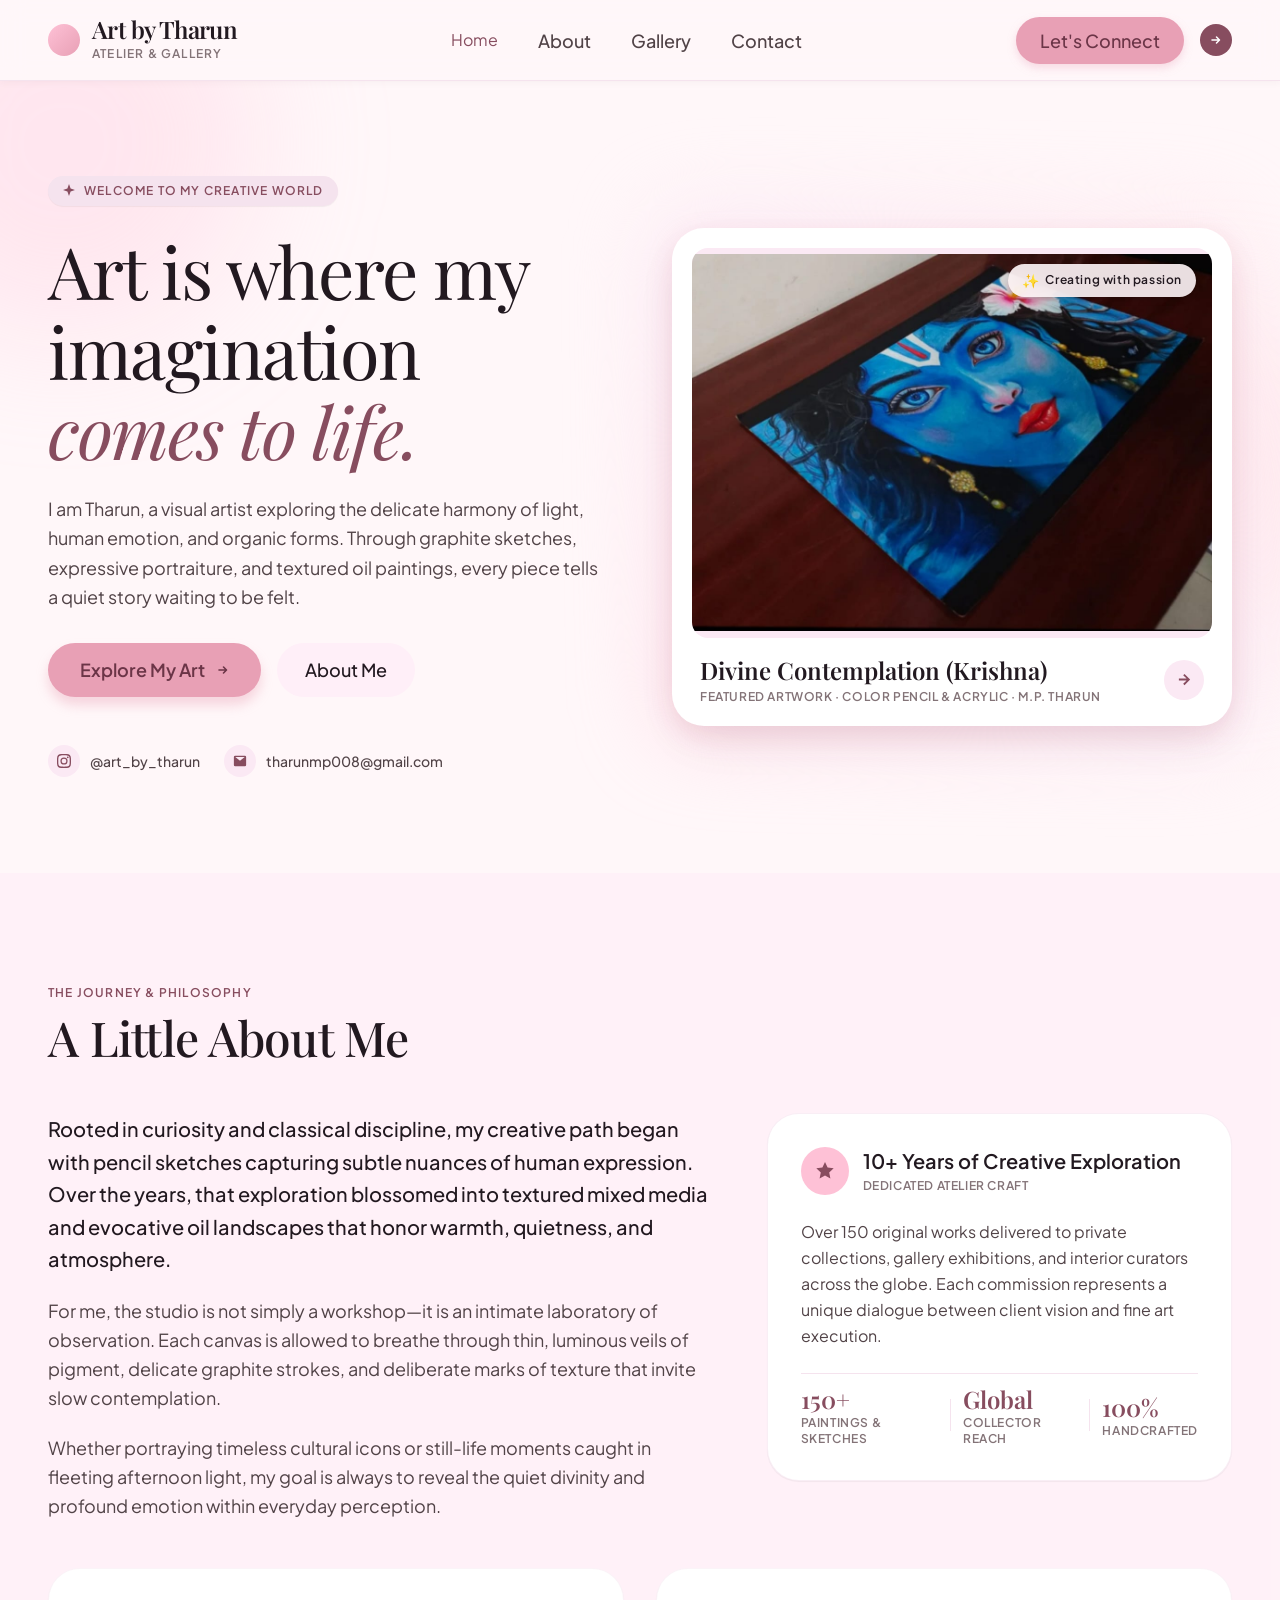
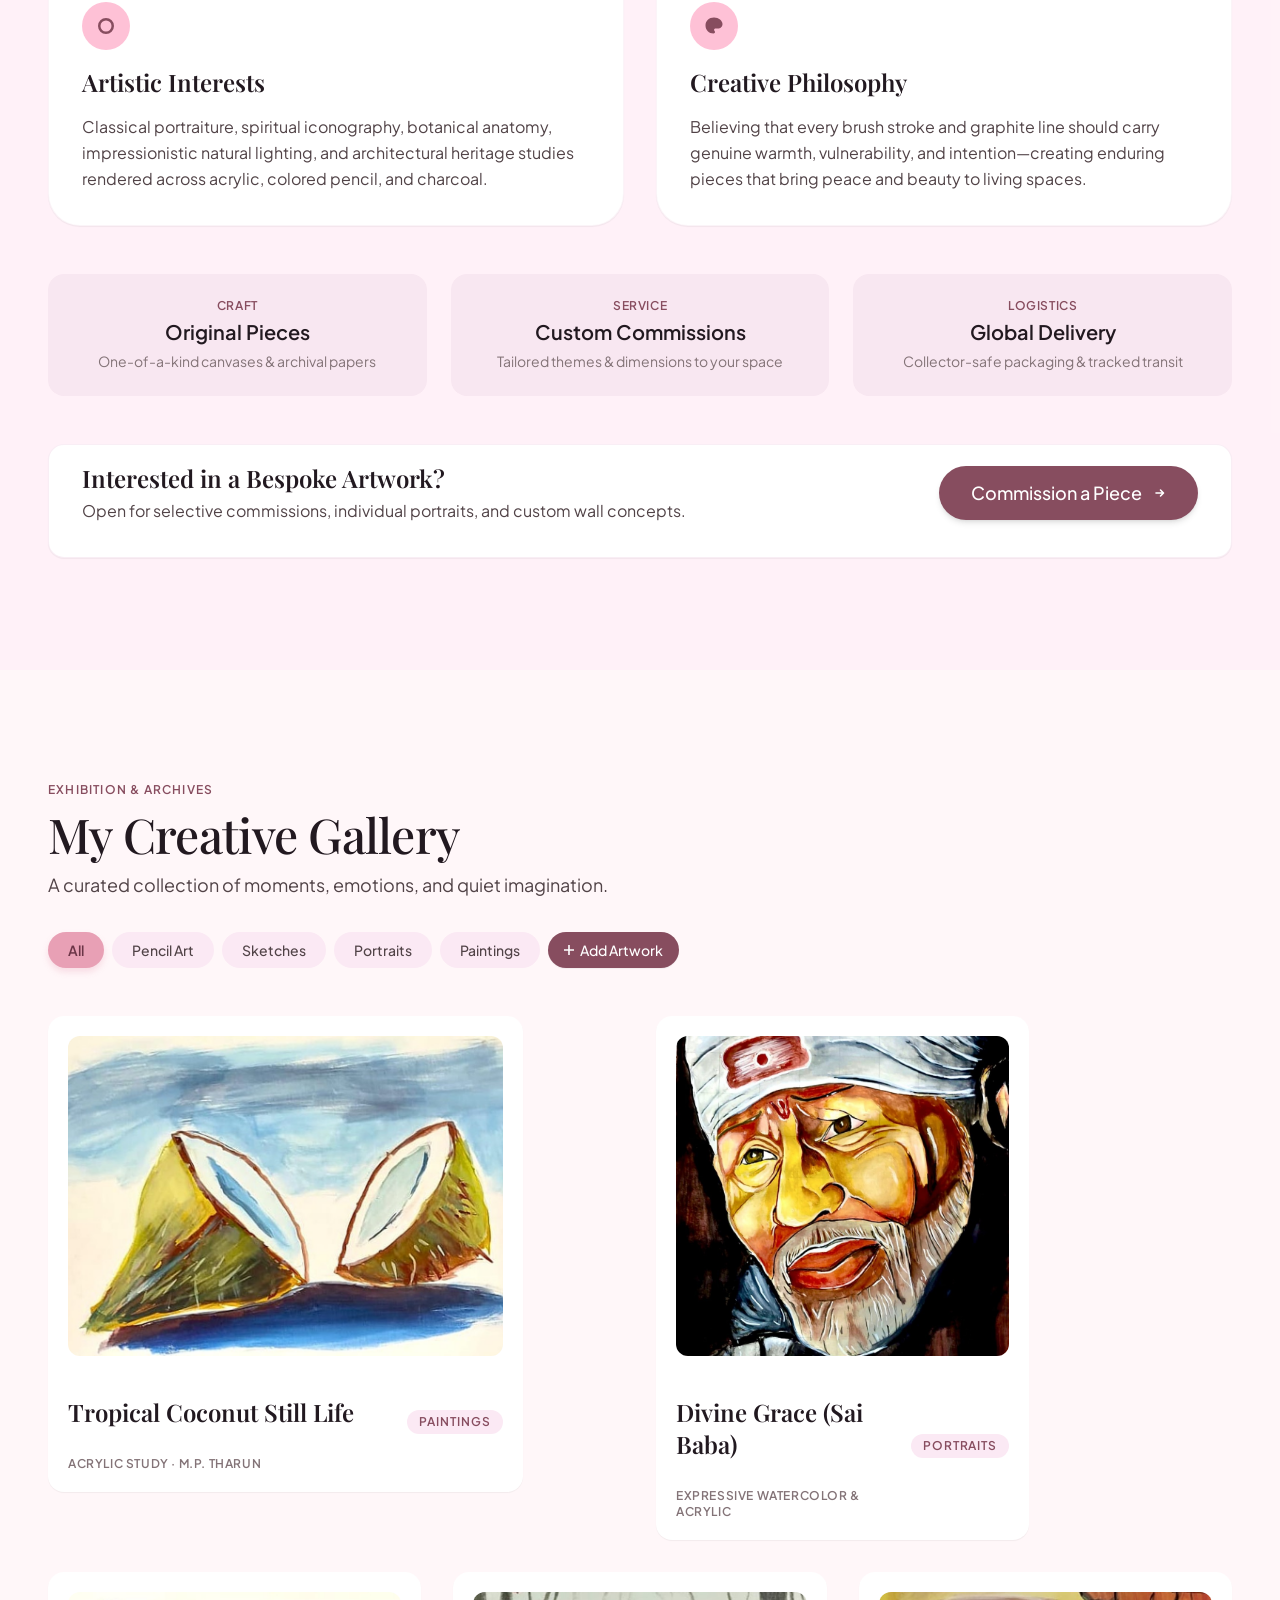
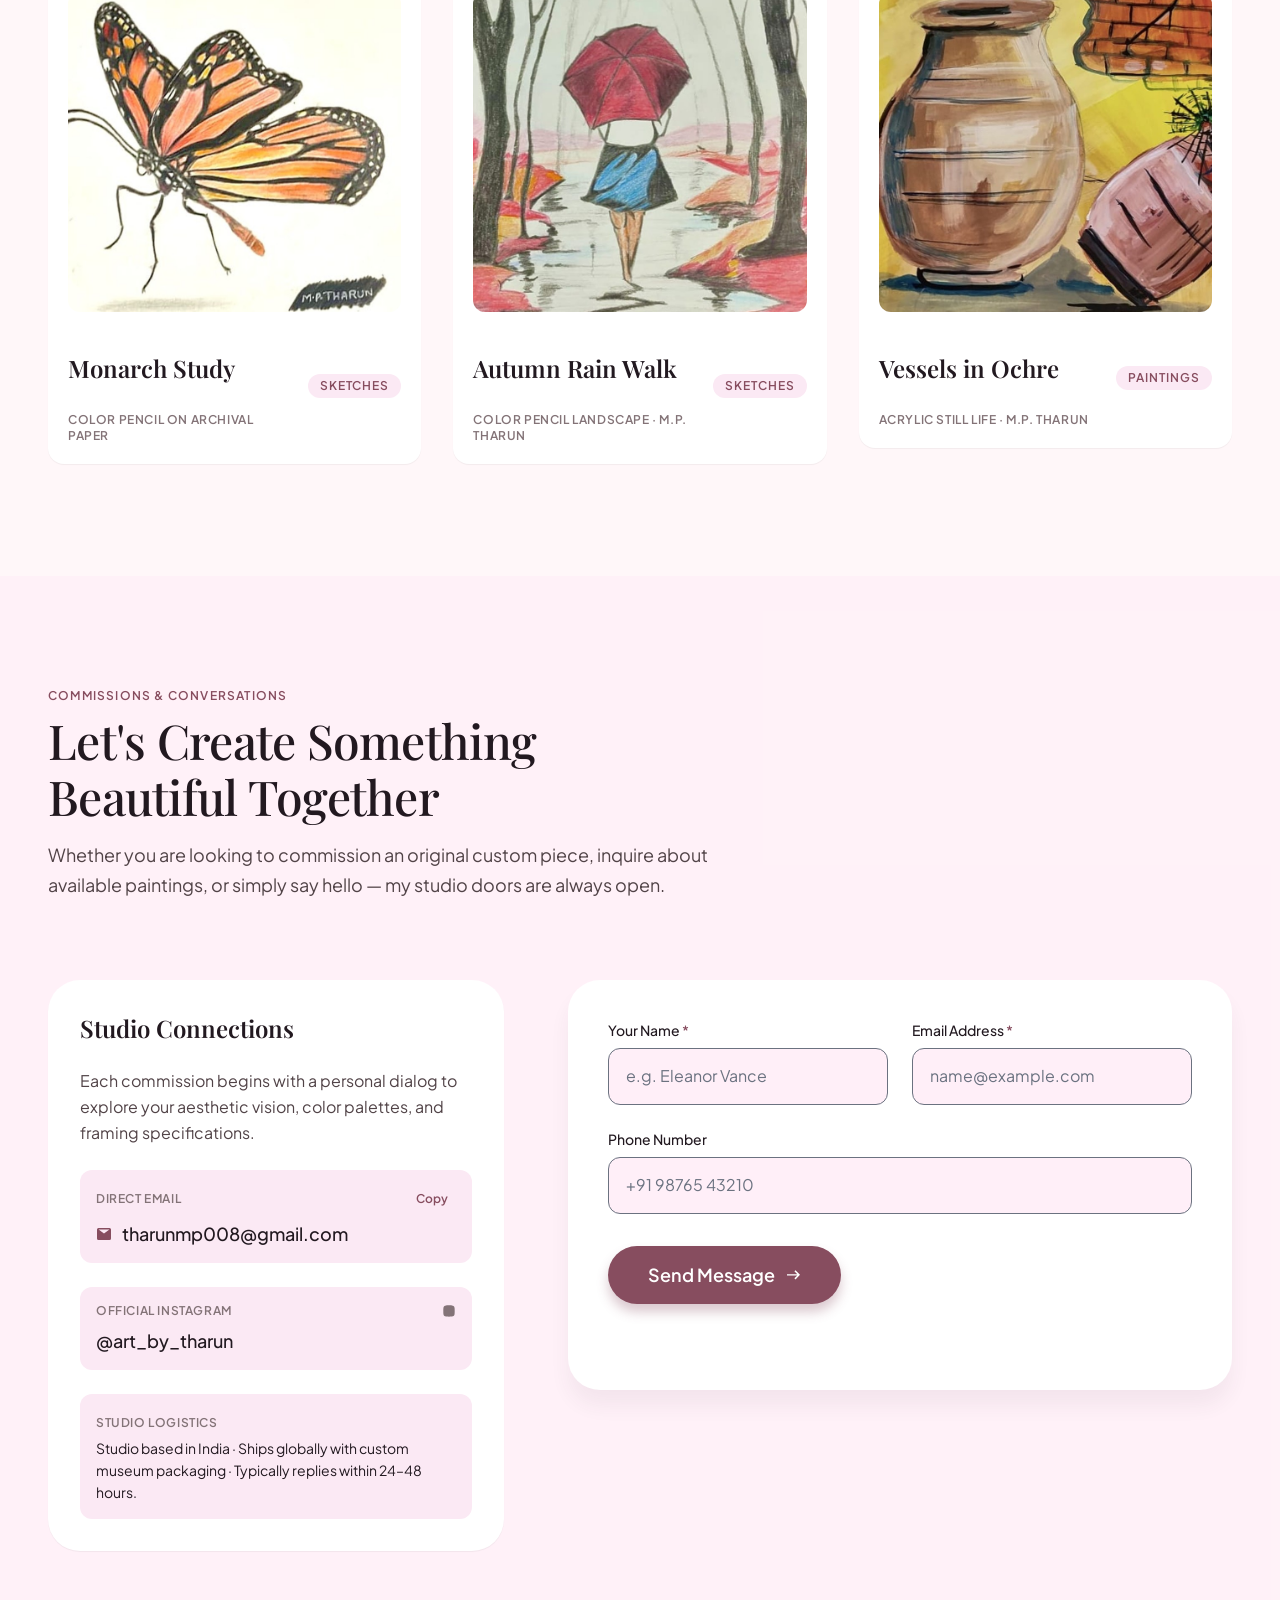
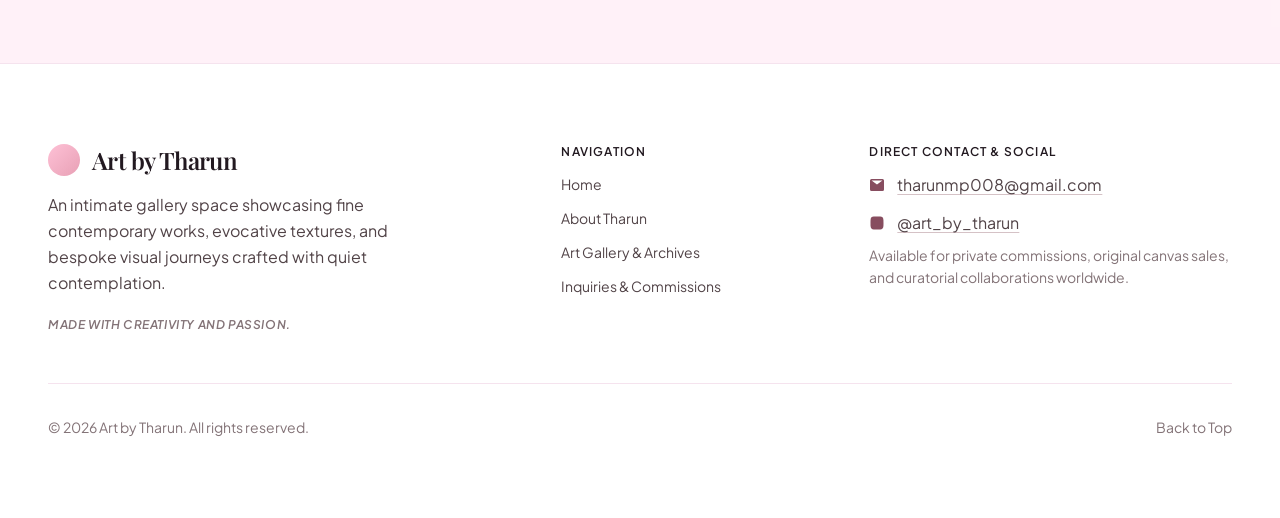
==== index.html @ 1028e140 "Rename index (7).html to index.html" ====
<!DOCTYPE html>
<html lang="en">
<head>
  <meta charset="UTF-8" />
  <meta name="viewport" content="width=device-width, initial-scale=1.0" />
  <title>Art by Tharun – Atelier &amp; Gallery</title>
  <link rel="preconnect" href="https://fonts.googleapis.com" />
  <link rel="preconnect" href="https://fonts.gstatic.com" crossorigin />
  <link href="https://fonts.googleapis.com/css2?family=Playfair+Display:ital,wght@0,400;0,500;0,600;1,400&family=Plus+Jakarta+Sans:ital,wght@0,400;0,500;0,600;1,600&display=swap" rel="stylesheet" />
  <style>
    /* ---------- Design tokens (from Figma) ---------- */
    :root {
      --bg: #fff7f9;
      --bg-soft: rgba(255, 239, 248, 0.6);
      --white: #ffffff;
      --rose: #e8a0b5;
      --rose-deep: #6b3547;
      --rose-light: #fec1d6;
      --plum: #874d5f;
      --blush: #fbe9f4;
      --blush-2: #ffeff8;
      --line: #f5e3ee;
      --ink: #221920;
      --ink-2: #514347;
      --ink-3: #837377;
      --field-border: #6b7280;
      --serif: 'Playfair Display', Georgia, 'Times New Roman', serif;
      --sans: 'Plus Jakarta Sans', system-ui, -apple-system, 'Segoe UI', Roboto, sans-serif;
    }

    *, *::before, *::after { box-sizing: border-box; }
    html { scroll-behavior: smooth; scroll-padding-top: 96px; }
    body {
      margin: 0;
      font-family: var(--sans);
      background: var(--bg);
      color: var(--ink-2);
      line-height: 1.5;
      -webkit-font-smoothing: antialiased;
    }
    img { max-width: 100%; display: block; }
    a { color: inherit; text-decoration: none; }
    button { font: inherit; cursor: pointer; border: 0; background: none; }
    p { margin: 0; }

    .container { max-width: 1280px; margin: 0 auto; padding: 0 48px; width: 100%; }

    /* ---------- Shared bits ---------- */
    .eyebrow {
      font-family: var(--sans); font-weight: 600; font-size: 12px;
      letter-spacing: 1.2px; text-transform: uppercase; color: var(--plum);
      line-height: 16px;
    }
    .h2 {
      font-family: var(--serif); font-weight: 500; font-size: 48px;
      letter-spacing: -0.72px; line-height: 56px; color: var(--ink); margin: 0;
    }
    .h3 {
      font-family: var(--serif); font-weight: 600; font-size: 24px;
      line-height: 32px; color: var(--ink); margin: 0;
    }
    .eyebrow-muted {
      font-weight: 600; font-size: 12px; letter-spacing: 0.6px;
      text-transform: uppercase; color: var(--ink-3); line-height: 16px;
    }
    .btn-pill {
      display: inline-flex; align-items: center; gap: 12px;
      border-radius: 9999px; padding: 14px 32px;
      font-weight: 600; font-size: 18px; line-height: 26px;
      transition: transform .2s ease, box-shadow .2s ease, background .2s ease;
    }
    .btn-pill:hover { transform: translateY(-2px); }
    .btn-rose {
      background: var(--rose); color: var(--rose-deep);
      box-shadow: 0 8px 12px rgba(232, 160, 181, 0.4);
    }
    .btn-soft { background: var(--blush-2); color: var(--ink); font-weight: 500; }
    .btn-plum { background: var(--plum); color: #fff; font-weight: 500; box-shadow: 0 4px 6px -1px rgba(0,0,0,.1), 0 2px 4px -2px rgba(0,0,0,.1); }
    .arrow { width: 12px; height: 12px; flex-shrink: 0; }

    .icon-circle {
      width: 32px; height: 32px; border-radius: 9999px;
      background: var(--blush); display: inline-flex;
      align-items: center; justify-content: center; flex-shrink: 0;
    }
    .icon-circle svg { width: 14px; height: 14px; fill: var(--plum); }

    /* Art image placeholder – replace with <img> from exported Figma assets */
    .art-ph {
      width: 100%; height: 100%;
      background:
        radial-gradient(circle at 30% 30%, rgba(254,193,214,.55), transparent 60%),
        linear-gradient(135deg, #f5e3ee 0%, #fbe9f4 50%, #fec1d6 100%);
      display: flex; align-items: center; justify-content: center;
      color: var(--plum); font-family: var(--serif); font-style: italic;
      font-size: 16px; text-align: center; padding: 12px;
    }
    .art-img { width: 100%; height: 100%; object-fit: cover; display: block; }

    /* ---------- Header ---------- */
    .site-header {
      position: fixed; top: 0; left: 0; right: 0; z-index: 50;
      background: rgba(255, 247, 249, 0.85);
      backdrop-filter: blur(12px); -webkit-backdrop-filter: blur(12px);
      border-bottom: 1px solid var(--line);
      box-shadow: 0 1px 8px rgba(74, 59, 68, .05);
    }
    .header-inner {
      height: 80px; display: flex; align-items: center; justify-content: space-between;
      padding: 0 48px; max-width: 1280px; margin: 0 auto;
    }
    .brand { display: flex; align-items: center; gap: 12px; }
    .logo-mark {
      width: 32px; height: 32px; border-radius: 9999px;
      background: linear-gradient(135deg, var(--rose-light), var(--rose));
    }
    .brand-title {
      font-family: var(--serif); font-weight: 600; font-size: 24px;
      letter-spacing: -0.6px; color: var(--ink); line-height: 24px;
    }
    .brand-sub {
      font-weight: 600; font-size: 12px; letter-spacing: 1.2px;
      text-transform: uppercase; color: var(--ink-3); margin-top: 4px;
    }
    .nav { display: flex; gap: 40px; align-items: center; }
    .nav a {
      font-size: 18px; font-weight: 500; color: var(--ink-2); padding: 4px 0;
      transition: color .2s;
    }
    .nav a:hover, .nav a.active { color: var(--plum); }
    .nav a:first-child { font-weight: 400; font-size: 16px; color: var(--plum); }
    .header-actions { display: flex; gap: 16px; align-items: center; }
    .header-cta {
      background: var(--rose); color: var(--rose-deep);
      font-weight: 500; font-size: 18px; border-radius: 9999px;
      padding: 10px 24px; box-shadow: 0 4px 8px rgba(232,160,181,.35);
      white-space: nowrap;
    }
    .header-dot {
      width: 32px; height: 32px; border-radius: 9999px; background: var(--plum);
      display: inline-flex; align-items: center; justify-content: center;
    }
    .header-dot svg { width: 12px; height: 12px; fill: #fff; }

    /* ---------- Layout ---------- */
    main { padding-top: 80px; }
    .section-pad { padding: 112px 0; }
    .section-soft { background: var(--bg-soft); }

    /* ---------- 1. HERO ---------- */
    .hero { position: relative; overflow: hidden; padding: 96px 0; }
    .blob {
      position: absolute; border-radius: 9999px; filter: blur(64px);
      pointer-events: none;
    }
    .blob-1 { width: 384px; height: 384px; left: -128px; top: -128px; background: rgba(254,193,214,.3); }
    .blob-2 { width: 320px; height: 320px; right: -96px; top: 50%; transform: translateY(-50%); background: rgba(255,217,226,.4); }

    .hero-grid {
      position: relative; display: grid;
      grid-template-columns: repeat(12, minmax(0, 1fr));
      column-gap: 64px; row-gap: 64px; align-items: center;
    }
    .hero-left { grid-column: 1 / span 6; display: flex; flex-direction: column; gap: 24px; align-items: flex-start; }
    .hero-right { grid-column: 7 / span 6; position: relative; }

    .badge {
      background: #f5e3ee; border-radius: 9999px; padding: 6px 14px;
      display: inline-flex; align-items: center; gap: 8px;
      box-shadow: 0 1px 1px rgba(0,0,0,.05);
    }
    .badge svg { width: 14px; height: 14px; fill: var(--plum); }
    .badge span { font-weight: 600; font-size: 12px; letter-spacing: 1.2px; text-transform: uppercase; color: var(--plum); }

    .hero h1 {
      font-family: var(--serif); font-weight: 400; font-size: 72px;
      line-height: 80px; letter-spacing: -1.44px; color: var(--ink); margin: 0;
    }
    .hero h1 em { color: var(--plum); font-style: italic; display: block; }
    .hero-lead { max-width: 576px; font-size: 18px; line-height: 29.25px; color: var(--ink-2); }
    .cta-row { display: flex; flex-wrap: wrap; gap: 16px; align-items: center; padding-top: 8px; }
    .hero .btn-rose { padding: 14px 32px; }
    .hero .btn-soft { padding: 14px 28px; }

    .quick-links { display: flex; flex-wrap: wrap; gap: 24px; align-items: center; padding-top: 24px; }
    .quick-link { display: inline-flex; align-items: center; gap: 10px; font-weight: 500; font-size: 14px; color: var(--ink-2); }
    .quick-link:hover { color: var(--plum); }
    .quick-link .icon-circle { width: 32px; height: 32px; }

    /* Artwork plaque */
    .plaque-wrap { position: relative; }
    .plaque-glow {
      position: absolute; inset: -16px; border-radius: 40px; filter: blur(40px);
      background: linear-gradient(41deg, rgba(254,193,214,.4) 0%, #fbe9f4 50%, rgba(255,217,226,.3) 100%);
    }
    .plaque {
      position: relative; background: var(--white); border-radius: 32px;
      padding: 20px; display: flex; flex-direction: column;
      box-shadow: 0 20px 48px -12px rgba(74,59,68,.1), 0 8px 24px rgba(232,160,181,.25);
    }
    .plaque-art {
      position: relative; height: 390px; border-radius: 16px; overflow: hidden;
      background: var(--blush);
    }
    .pill-float {
      position: absolute; top: 16px; right: 16px; z-index: 2;
      background: rgba(255,247,249,.9); backdrop-filter: blur(12px); -webkit-backdrop-filter: blur(12px);
      border-radius: 9999px; padding: 6px 14px;
      display: flex; align-items: center; gap: 6px;
      box-shadow: 0 4px 6px -1px rgba(0,0,0,.1), 0 2px 4px -2px rgba(0,0,0,.1);
      font-size: 12px; font-weight: 600; letter-spacing: .6px; color: var(--ink);
    }
    .pill-float .spark { color: var(--plum); font-size: 14px; }
    .caption {
      display: flex; align-items: center; justify-content: space-between;
      padding: 16px 8px 0;
    }
    .caption-meta { display: flex; flex-direction: column; gap: 2px; }
    .caption-sub {
      font-weight: 600; font-size: 12px; letter-spacing: .6px;
      text-transform: uppercase; color: var(--ink-3);
    }
    .circle-btn {
      width: 40px; height: 40px; border-radius: 9999px; background: var(--blush);
      display: inline-flex; align-items: center; justify-content: center; flex-shrink: 0;
      transition: background .2s;
    }
    .circle-btn:hover { background: var(--rose-light); }
    .circle-btn svg { width: 15px; height: 15px; fill: var(--plum); }

    /* ---------- 2. ABOUT ---------- */
    .section-header { display: flex; flex-direction: column; gap: 8px; max-width: 768px; }
    .section-header .eyebrow { margin-bottom: 0; }

    .about-stack { display: flex; flex-direction: column; gap: 48px; }
    .narrative-grid {
      display: grid; grid-template-columns: repeat(12, minmax(0, 1fr));
      gap: 48px; align-items: start;
    }
    .narrative-text { grid-column: 1 / span 7; display: flex; flex-direction: column; gap: 20px; }
    .lead-text { font-weight: 500; font-size: 20px; line-height: 32.5px; color: var(--ink); }
    .body-text { font-size: 18px; line-height: 29.25px; color: var(--ink-2); }

    .stat-card {
      grid-column: 8 / span 5; background: var(--white);
      border: 1px solid rgba(245,227,238,.6); border-radius: 32px;
      padding: 33px; display: flex; flex-direction: column; gap: 24px;
      box-shadow: 0 1px 1px rgba(0,0,0,.05);
    }
    .stat-head { display: flex; gap: 14px; align-items: center; }
    .stat-head .icon-circle { width: 48px; height: 48px; background: var(--rose-light); }
    .stat-head .icon-circle svg { width: 20px; height: 20px; }
    .stat-title { font-weight: 600; font-size: 20px; line-height: 28px; color: var(--ink); }
    .stat-sub { font-weight: 600; font-size: 12px; letter-spacing: .6px; text-transform: uppercase; color: var(--ink-3); margin-top: 2px; }
    .stat-desc { font-size: 16px; line-height: 26px; color: var(--ink-2); }
    .stat-row {
      border-top: 1px solid var(--line); padding-top: 9px;
      display: flex; justify-content: space-between; align-items: center; gap: 12px;
    }
    .stat { display: flex; flex-direction: column; }
    .stat-num { font-family: var(--serif); font-weight: 600; font-size: 24px; line-height: 32px; color: var(--plum); }
    .stat-label { font-weight: 600; font-size: 12px; letter-spacing: .6px; text-transform: uppercase; color: var(--ink-3); line-height: 16px; }
    .stat-divider { width: 1px; height: 32px; background: var(--line); }

    .twin-cards { display: flex; gap: 32px; }
    .info-card {
      flex: 1 1 0; min-width: 0; background: var(--white);
      border: 1px solid rgba(245,227,238,.4); border-radius: 32px;
      padding: 33px; display: flex; flex-direction: column; gap: 16px;
      box-shadow: 0 1px 1px rgba(0,0,0,.05);
    }
    .info-card .icon-circle { width: 48px; height: 48px; background: var(--rose-light); }
    .info-card .icon-circle svg { width: 20px; height: 20px; }
    .info-card p { font-size: 16px; line-height: 26px; color: var(--ink-2); }

    .triple-strip { display: flex; gap: 24px; }
    .mini-card {
      flex: 1 1 0; min-width: 0; background: rgba(245,227,238,.7);
      border-radius: 16px; padding: 24px; display: flex; flex-direction: column;
      align-items: center; gap: 4px; text-align: center;
    }
    .mini-kicker { font-weight: 600; font-size: 12px; letter-spacing: .6px; text-transform: uppercase; color: var(--plum); line-height: 16px; }
    .mini-title { font-weight: 600; font-size: 20px; line-height: 28px; color: var(--ink); }
    .mini-desc { font-size: 14px; line-height: 22px; color: var(--ink-3); }

    .action-bar {
      background: var(--white); border: 1px solid rgba(245,227,238,.6); border-radius: 16px;
      padding: 17px 33px 33px; display: flex; flex-wrap: wrap;
      align-items: center; justify-content: space-between; gap: 24px;
      box-shadow: 0 1px 1px rgba(0,0,0,.05);
    }
    .action-bar h4 { font-family: var(--serif); font-weight: 600; font-size: 24px; line-height: 32px; color: var(--ink); margin: 0; }
    .action-bar p { font-size: 16px; line-height: 26px; color: var(--ink-2); margin-top: 4px; }
    .action-bar .btn-plum { font-size: 18px; color: #fff; }

    /* ---------- 3. GALLERY ---------- */
    .gallery-intro {
      display: flex; align-items: flex-end; justify-content: space-between;
      gap: 32px; flex-wrap: wrap;
    }
    .gallery-intro .intro-text { display: flex; flex-direction: column; gap: 8px; max-width: 576px; }
    .gallery-intro .intro-text p.sub { font-size: 18px; line-height: 30px; color: var(--ink-2); }
    .gallery-head { display: flex; flex-direction: column; gap: 48px; }

    .filters { display: flex; flex-wrap: wrap; gap: 8px; align-items: center; }
    .chip {
      background: var(--blush); border-radius: 9999px; padding: 8px 20px;
      font-size: 14px; line-height: 20px; font-weight: 500; color: var(--ink-2);
      transition: background .2s, color .2s;
    }
    .chip:hover { background: var(--rose-light); }
    .chip.active { background: var(--rose); color: var(--rose-deep); font-weight: 600; box-shadow: 0 4px 6px rgba(232,160,181,.3); }

    .gallery-grid {
      display: grid; grid-template-columns: repeat(12, minmax(0, 1fr));
      gap: 32px; align-items: start;
    }
    .g-item {
      background: var(--white); border-radius: 16px; padding: 20px;
      box-shadow: 0 1px 1px rgba(0,0,0,.05);
      display: flex; flex-direction: column;
    }
    .g-item.span-7 { grid-column: span 7; }
    .g-item.span-5 { grid-column: span 5; }
    .g-item.span-4 { grid-column: span 4; }
    .g-item.col-7 { grid-column: 7 / span 4; }
    .g-item.hidden { display: none; }
    .add-art-btn {
      display: inline-flex; align-items: center; gap: 6px;
      background: var(--plum); color: #fff; border-radius: 9999px;
      padding: 8px 16px; font-weight: 500; font-size: 14px; line-height: 20px;
      box-shadow: 0 1px 1px rgba(0,0,0,.05);
    }
    .add-art-btn svg { width: 10px; height: 10px; fill: #fff; }
    .g-media {
      height: 320px; border-radius: 12px; overflow: hidden;
      background: var(--blush); position: relative;
    }
    .g-foot {
      display: flex; align-items: center; justify-content: space-between;
      gap: 12px; padding-top: 16px;
    }
    .g-meta { display: flex; flex-direction: column; gap: 4px; min-width: 0; }
    .g-title { font-family: var(--serif); font-weight: 600; font-size: 24px; line-height: 32px; color: var(--ink); }
    .g-sub { font-weight: 600; font-size: 12px; letter-spacing: .6px; text-transform: uppercase; color: var(--ink-3); line-height: 16px; }
    .tag {
      background: var(--blush); border-radius: 9999px; padding: 4px 12px;
      font-weight: 600; font-size: 12px; letter-spacing: .96px; text-transform: uppercase;
      color: var(--plum); line-height: 16px; white-space: nowrap; flex-shrink: 0;
    }

    /* ---------- 4. CONTACT ---------- */
    .contact-head { display: flex; flex-direction: column; gap: 8px; max-width: 672px; }
    .contact-head p.sub { font-size: 18px; line-height: 30px; color: var(--ink-2); margin-top: 8px; }
    .contact-stack { display: flex; flex-direction: column; gap: 80px; }
    .contact-grid {
      display: grid; grid-template-columns: repeat(12, minmax(0, 1fr));
      gap: 64px; align-items: start;
    }
    .contact-info {
      grid-column: 1 / span 5; background: var(--white);
      border-radius: 32px; padding: 32px; display: flex; flex-direction: column; gap: 24px;
      box-shadow: 0 1px 1px rgba(0,0,0,.05);
    }
    .contact-info h3 { font-family: var(--serif); font-weight: 600; font-size: 24px; line-height: 32px; color: var(--ink); margin: 0; }
    .contact-info .intro { font-size: 16px; line-height: 26px; color: var(--ink-2); }
    .info-block { background: var(--blush); border-radius: 12px; padding: 16px; display: flex; flex-direction: column; gap: 8px; }
    .info-row { display: flex; justify-content: space-between; align-items: center; gap: 12px; }
    .info-link { display: flex; align-items: center; gap: 10px; font-weight: 500; font-size: 18px; color: var(--ink); }
    .info-link svg { width: 16px; height: 16px; fill: var(--plum); flex-shrink: 0; }
    .copy-btn {
      font-weight: 600; font-size: 12px; color: var(--plum); padding: 4px 8px; border-radius: 8px;
    }
    .copy-btn:hover { background: rgba(255,255,255,.6); }
    .studio-meta { padding-top: 21px; gap: 6px; }
    .studio-meta p { font-size: 14px; line-height: 22px; color: var(--ink); }

    .contact-form {
      grid-column: 6 / span 7; background: var(--white);
      border-radius: 32px; padding: 40px;
      box-shadow: 0 16px 20px rgba(74,59,68,.06);
    }
    .form { display: flex; flex-direction: column; gap: 24px; }
    .form-row { display: flex; gap: 24px; }
    .form-row > .field { flex: 1 1 0; min-width: 0; }
    .field { display: flex; flex-direction: column; gap: 8px; }
    .field label { font-weight: 500; font-size: 14px; line-height: 20px; color: var(--ink); }
    .field label .req { color: var(--plum); }
    .field input {
      font: inherit; font-size: 16px; color: var(--ink);
      background: var(--blush-2); border: 1px solid var(--field-border); border-radius: 12px;
      padding: 15px 17px 16px; width: 100%; outline: none;
      transition: border-color .2s, box-shadow .2s;
    }
    .field input::placeholder { color: var(--field-border); }
    .field input:focus { border-color: var(--plum); box-shadow: 0 0 0 3px rgba(135,77,95,.15); }
    .field input:invalid:not(:placeholder-shown) { border-color: #b4536b; }

    .submit-wrap { padding-top: 8px; }
    .submit-btn {
      background: var(--plum); color: #fff; border-radius: 9999px;
      padding: 16px 40px; font-weight: 600; font-size: 18px; line-height: 26px;
      display: inline-flex; align-items: center; gap: 12px;
      box-shadow: 0 8px 12px rgba(135,77,95,.3);
      transition: transform .2s, opacity .2s;
    }
    .submit-btn:hover:not(:disabled) { transform: translateY(-2px); }
    .submit-btn:disabled { opacity: .6; cursor: not-allowed; }
    .submit-btn svg { width: 14px; height: 12px; fill: #fff; }

    .form-status {
      font-size: 15px; line-height: 22px; min-height: 22px; margin: 0;
    }
    .form-status.ok { color: #2f7a4f; }
    .form-status.err { color: #b4536b; }

    /* ---------- Footer ---------- */
    .site-footer { background: var(--white); border-top: 1px solid var(--line); }
    .footer-inner { max-width: 1280px; margin: 0 auto; padding: 80px 48px; }
    .footer-grid {
      display: grid; grid-template-columns: repeat(12, minmax(0, 1fr));
      gap: 48px; padding-bottom: 49px; border-bottom: 1px solid var(--line);
    }
    .footer-brand { grid-column: 1 / span 5; display: flex; flex-direction: column; gap: 16px; }
    .footer-brand-top { display: flex; align-items: center; gap: 12px; }
    .footer-brand p.desc { max-width: 384px; font-size: 16px; line-height: 26px; color: var(--ink-2); }
    .footer-tag { font-style: italic; font-weight: 600; font-size: 12px; letter-spacing: .6px; text-transform: uppercase; color: var(--ink-3); padding-top: 4px; }
    .footer-col h5 {
      margin: 0 0 12px; font-weight: 600; font-size: 12px; letter-spacing: 1.2px;
      text-transform: uppercase; color: var(--ink); line-height: 16px;
    }
    .footer-col ul { list-style: none; margin: 0; padding: 0; display: flex; flex-direction: column; gap: 10px; }
    .footer-col a { font-size: 14px; line-height: 22px; color: var(--ink-2); }
    .footer-col a:hover { color: var(--plum); }
    .footer-nav { grid-column: 6 / span 3; }
    .footer-contact { grid-column: 9 / span 4; }
    .footer-contact .links { display: flex; flex-direction: column; gap: 12px; }
    .footer-contact .links a { font-size: 16px; line-height: 26px; color: var(--ink-2); text-decoration: underline; text-decoration-color: #d5c2c6; text-underline-offset: 3px; display: inline-flex; align-items: center; gap: 12px; }
    .footer-contact .links svg { width: 16px; height: 16px; fill: var(--plum); }
    .footer-contact .note { padding-top: 8px; font-size: 14px; line-height: 22px; color: var(--ink-3); }
    .footer-bottom {
      display: flex; justify-content: space-between; align-items: center;
      gap: 16px; flex-wrap: wrap; padding-top: 32px;
    }
    .footer-bottom p, .footer-bottom a { font-size: 14px; line-height: 22px; color: var(--ink-3); }
    .footer-bottom a:hover { color: var(--plum); }

    /* ---------- Responsive ---------- */
    @media (max-width: 1100px) {
      .container, .header-inner, .footer-inner { padding-left: 32px; padding-right: 32px; }
      .hero h1 { font-size: 60px; line-height: 68px; }
      .h2 { font-size: 40px; line-height: 48px; }
      .nav { gap: 24px; }
    }
    @media (max-width: 920px) {
      .hero-left, .hero-right { grid-column: 1 / -1; }
      .hero-right { max-width: 560px; width: 100%; margin: 0 auto; }
      .narrative-text, .stat-card, .contact-info, .contact-form,
      .footer-brand, .footer-nav, .footer-contact { grid-column: 1 / -1; }
      .twin-cards, .triple-strip { flex-direction: column; }
      .g-item.span-5, .g-item.col-7, .g-item.span-4 { grid-column: span 12; }
      .nav { display: none; }
      .footer-grid { row-gap: 40px; }
    }
    @media (max-width: 640px) {
      .section-pad { padding: 80px 0; }
      .hero { padding: 64px 0; }
      .container, .header-inner, .footer-inner { padding-left: 20px; padding-right: 20px; }
      .hero h1 { font-size: 44px; line-height: 52px; letter-spacing: -.8px; }
      .h2 { font-size: 34px; line-height: 42px; }
      .hero-lead, .body-text { font-size: 16px; line-height: 26px; }
      .lead-text { font-size: 18px; line-height: 28px; }
      .plaque-art { height: 300px; }
      .form-row { flex-direction: column; gap: 24px; }
      .contact-form { padding: 24px; }
      .contact-info { padding: 24px; }
      .stat-card, .info-card { padding: 24px; }
      .header-cta { display: none; }
      .gallery-grid { gap: 24px; }
      .g-item { padding: 14px; }
      .g-media { height: 260px; }
      .brand-title { font-size: 20px; }
      .footer-bottom { flex-direction: column; align-items: flex-start; }
    }
  </style>
</head>
<body>

  <!-- ============ HEADER ============ -->
  <header class="site-header" id="top">
    <div class="header-inner">
      <a href="#top" class="brand" aria-label="Art by Tharun home">
        <span class="logo-mark" aria-hidden="true"></span>
        <span>
          <span class="brand-title" style="display:block">Art by Tharun</span>
          <span class="brand-sub" style="display:block">Atelier &amp; Gallery</span>
        </span>
      </a>
      <nav class="nav" aria-label="Primary">
        <a href="#top" class="active">Home</a>
        <a href="#about">About</a>
        <a href="#gallery">Gallery</a>
        <a href="#contact">Contact</a>
      </nav>
      <div class="header-actions">
        <a href="#contact" class="header-cta">Let's Connect</a>
        <span class="header-dot" aria-hidden="true">
          <svg viewBox="0 0 12 12"><path d="M2 6h7M6.5 3l3 3-3 3" stroke="#fff" stroke-width="1.5" fill="none" stroke-linecap="round" stroke-linejoin="round"/></svg>
        </span>
      </div>
    </div>
  </header>

  <main>

    <!-- ============ 1. HERO ============ -->
    <section class="hero" aria-labelledby="hero-title">
      <div class="blob blob-1" aria-hidden="true"></div>
      <div class="blob blob-2" aria-hidden="true"></div>

      <div class="container">
        <div class="hero-grid">
          <div class="hero-left">
            <div class="badge">
              <svg viewBox="0 0 14 14" aria-hidden="true"><path d="M7 0l1.6 4.4L13 6l-4.4 1.6L7 12 5.4 7.6 1 6l4.4-1.6z"/></svg>
              <span>Welcome to my creative world</span>
            </div>

            <h1 id="hero-title">
              Art is where my imagination
              <em>comes to life.</em>
            </h1>

            <p class="hero-lead">
              I am Tharun, a visual artist exploring the delicate harmony of light, human emotion, and organic forms. Through graphite sketches, expressive portraiture, and textured oil paintings, every piece tells a quiet story waiting to be felt.
            </p>

            <div class="cta-row">
              <a href="#gallery" class="btn-pill btn-rose">
                Explore My Art
                <svg class="arrow" viewBox="0 0 12 12" aria-hidden="true"><path d="M2 6h7M6.5 3l3 3-3 3" stroke="#6b3547" stroke-width="1.6" fill="none" stroke-linecap="round" stroke-linejoin="round"/></svg>
              </a>
              <a href="#about" class="btn-pill btn-soft">About Me</a>
            </div>

            <div class="quick-links">
              <a class="quick-link" href="https://instagram.com/art_by_tharun" target="_blank" rel="noopener">
                <span class="icon-circle" aria-hidden="true">
                  <svg viewBox="0 0 16 16"><path d="M8 1.5c2.1 0 2.4 0 3.2.1 2.1.1 3.1 1.1 3.2 3.2.1.8.1 1.1.1 3.2s0 2.4-.1 3.2c-.1 2.1-1.1 3.1-3.2 3.2-.8.1-1.1.1-3.2.1s-2.4 0-3.2-.1c-2.1-.1-3.1-1.1-3.2-3.2C1.5 10.4 1.5 10.1 1.5 8s0-2.4.1-3.2C1.7 2.7 2.7 1.7 4.8 1.6 5.6 1.5 5.9 1.5 8 1.5zM8 0C5.8 0 5.5 0 4.7.1 1.8.2.2 1.8.1 4.7 0 5.5 0 5.8 0 8s0 2.5.1 3.3c.1 2.9 1.7 4.5 4.6 4.6.8.1 1.1.1 3.3.1s2.5 0 3.3-.1c2.9-.1 4.5-1.7 4.6-4.6.1-.8.1-1.1.1-3.3s0-2.5-.1-3.3C15.8 1.8 14.2.2 11.3.1 10.5 0 10.2 0 8 0zm0 3.9a4.1 4.1 0 100 8.2 4.1 4.1 0 000-8.2zM8 10.7a2.7 2.7 0 110-5.4 2.7 2.7 0 010 5.4zm4.3-7.9a1 1 0 100 2 1 1 0 000-2z"/></svg>
                </span>
                @art_by_tharun
              </a>
              <a class="quick-link" href="mailto:tharunmp008@gmail.com">
                <span class="icon-circle" aria-hidden="true">
                  <svg viewBox="0 0 16 16"><path d="M1 3.5A1.5 1.5 0 012.5 2h11A1.5 1.5 0 0115 3.5v9a1.5 1.5 0 01-1.5 1.5h-11A1.5 1.5 0 011 12.5v-9zm1.6-.1L8 7.6l5.4-4.2H2.6z"/></svg>
                </span>
                tharunmp008@gmail.com
              </a>
            </div>
          </div>

          <div class="hero-right">
            <div class="plaque-wrap">
              <div class="plaque-glow" aria-hidden="true"></div>
              <figure class="plaque" style="margin:0">
                <div class="plaque-art">
                  <!-- Replace the placeholder with: <img class="art-img" src="images/divine-contemplation.png" alt="Divine Contemplation (Krishna)"> -->
                  <img class="art-img" src="[data-uri]" alt="Divine Contemplation (Krishna)" loading="lazy" style="object-fit:contain;background:#fbe9f4">
                  <span class="pill-float"><span class="spark" aria-hidden="true">✨</span> Creating with passion</span>
                </div>
                <figcaption class="caption">
                  <div class="caption-meta">
                    <h3 class="h3">Divine Contemplation (Krishna)</h3>
                    <span class="caption-sub">Featured artwork · Color pencil &amp; acrylic · M.P. Tharun</span>
                  </div>
                  <button class="circle-btn" type="button" aria-label="View artwork">
                    <svg viewBox="0 0 16 16"><path d="M8 2l1.4 1.4L5.8 7H14v2H5.8l3.6 3.6L8 14 2 8z" transform="rotate(180 8 8)"/></svg>
                  </button>
                </figcaption>
              </figure>
            </div>
          </div>
        </div>
      </div>
    </section>

    <!-- ============ 2. ABOUT ============ -->
    <section id="about" class="section-pad section-soft" aria-labelledby="about-title">
      <div class="container about-stack">
        <div class="section-header">
          <span class="eyebrow">The journey &amp; philosophy</span>
          <h2 class="h2" id="about-title">A Little About Me</h2>
        </div>

        <div class="narrative-grid">
          <div class="narrative-text">
            <p class="lead-text">Rooted in curiosity and classical discipline, my creative path began with pencil sketches capturing subtle nuances of human expression. Over the years, that exploration blossomed into textured mixed media and evocative oil landscapes that honor warmth, quietness, and atmosphere.</p>
            <p class="body-text">For me, the studio is not simply a workshop—it is an intimate laboratory of observation. Each canvas is allowed to breathe through thin, luminous veils of pigment, delicate graphite strokes, and deliberate marks of texture that invite slow contemplation.</p>
            <p class="body-text">Whether portraying timeless cultural icons or still-life moments caught in fleeting afternoon light, my goal is always to reveal the quiet divinity and profound emotion within everyday perception.</p>
          </div>

          <aside class="stat-card" aria-label="Highlights">
            <div class="stat-head">
              <span class="icon-circle" aria-hidden="true">
                <svg viewBox="0 0 20 20"><path d="M10 1l2.6 5.6 6.1.7-4.5 4.2 1.2 6L10 14.5 4.6 17.5l1.2-6L1.3 7.3l6.1-.7z"/></svg>
              </span>
              <div>
                <div class="stat-title">10+ Years of Creative Exploration</div>
                <div class="stat-sub">Dedicated atelier craft</div>
              </div>
            </div>
            <p class="stat-desc">Over 150 original works delivered to private collections, gallery exhibitions, and interior curators across the globe. Each commission represents a unique dialogue between client vision and fine art execution.</p>
            <div class="stat-row">
              <div class="stat">
                <span class="stat-num">150+</span>
                <span class="stat-label">Paintings &amp; sketches</span>
              </div>
              <span class="stat-divider" aria-hidden="true"></span>
              <div class="stat">
                <span class="stat-num">Global</span>
                <span class="stat-label">Collector reach</span>
              </div>
              <span class="stat-divider" aria-hidden="true"></span>
              <div class="stat">
                <span class="stat-num">100%</span>
                <span class="stat-label">Handcrafted</span>
              </div>
            </div>
          </aside>
        </div>

        <div class="twin-cards">
          <article class="info-card">
            <span class="icon-circle" aria-hidden="true">
              <svg viewBox="0 0 20 20"><path d="M10 2a8 8 0 100 16 8 8 0 000-16zm0 2.5a5.5 5.5 0 110 11 5.5 5.5 0 010-11z"/></svg>
            </span>
            <h3 class="h3">Artistic Interests</h3>
            <p>Classical portraiture, spiritual iconography, botanical anatomy, impressionistic natural lighting, and architectural heritage studies rendered across acrylic, colored pencil, and charcoal.</p>
          </article>
          <article class="info-card">
            <span class="icon-circle" aria-hidden="true">
              <svg viewBox="0 0 20 20"><path d="M10 1.5C5 1.5 1.5 5 1.5 9.5S5 17.5 9.5 17.5c1 0 1.5-.6 1.5-1.4 0-.4-.2-.7-.4-1-.3-.4-.5-.7-.5-1.1 0-.8.6-1.4 1.4-1.4H14c2.2 0 4.5-1.8 4.5-4.6C18.5 4.9 14.8 1.5 10 1.5z"/></svg>
            </span>
            <h3 class="h3">Creative Philosophy</h3>
            <p>Believing that every brush stroke and graphite line should carry genuine warmth, vulnerability, and intention—creating enduring pieces that bring peace and beauty to living spaces.</p>
          </article>
        </div>

        <div class="triple-strip">
          <div class="mini-card">
            <span class="mini-kicker">Craft</span>
            <span class="mini-title">Original Pieces</span>
            <span class="mini-desc">One-of-a-kind canvases &amp; archival papers</span>
          </div>
          <div class="mini-card">
            <span class="mini-kicker">Service</span>
            <span class="mini-title">Custom Commissions</span>
            <span class="mini-desc">Tailored themes &amp; dimensions to your space</span>
          </div>
          <div class="mini-card">
            <span class="mini-kicker">Logistics</span>
            <span class="mini-title">Global Delivery</span>
            <span class="mini-desc">Collector-safe packaging &amp; tracked transit</span>
          </div>
        </div>

        <div class="action-bar">
          <div>
            <h4>Interested in a Bespoke Artwork?</h4>
            <p>Open for selective commissions, individual portraits, and custom wall concepts.</p>
          </div>
          <a href="#contact" class="btn-pill btn-plum">
            Commission a Piece
            <svg class="arrow" viewBox="0 0 12 12" aria-hidden="true"><path d="M2 6h7M6.5 3l3 3-3 3" stroke="#fff" stroke-width="1.6" fill="none" stroke-linecap="round" stroke-linejoin="round"/></svg>
          </a>
        </div>
      </div>
    </section>

    <!-- ============ 3. GALLERY ============ -->
    <section id="gallery" class="section-pad" aria-labelledby="gallery-title">
      <div class="container gallery-head">
        <div class="gallery-intro">
          <div class="intro-text">
            <span class="eyebrow">Exhibition &amp; archives</span>
            <h2 class="h2" id="gallery-title">My Creative Gallery</h2>
            <p class="sub">A curated collection of moments, emotions, and quiet imagination.</p>
          </div>

          <div class="filters" role="tablist" aria-label="Filter artworks">
            <button class="chip active" type="button" data-filter="all">All</button>
            <button class="chip" type="button" data-filter="pencil">Pencil Art</button>
            <button class="chip" type="button" data-filter="sketches">Sketches</button>
            <button class="chip" type="button" data-filter="portraits">Portraits</button>
            <button class="chip" type="button" data-filter="paintings">Paintings</button>
            <button class="add-art-btn" type="button">
              <svg viewBox="0 0 10 10" aria-hidden="true"><path d="M4.2 0h1.6v4.2H10v1.6H5.8V10H4.2V5.8H0V4.2h4.2z"/></svg>
              Add Artwork
            </button>
          </div>
        </div>

        <div class="gallery-grid" id="galleryGrid">
          <!-- Item 1 -->
          <article class="g-item span-5" data-cat="paintings">
            <div class="g-media">
              <!-- <img class="art-img" src="images/tropical-coconut.png" alt="Tropical Coconut Still Life"> -->
              <img class="art-img" src="[data-uri]" alt="Tropical Coconut Still Life" loading="lazy">
            </div>
            <div class="g-foot">
              <div class="g-meta">
                <h3 class="g-title">Tropical Coconut Still Life</h3>
                <span class="g-sub">Acrylic study · M.P. Tharun</span>
              </div>
              <span class="tag">Paintings</span>
            </div>
          </article>

          <!-- Item 2 -->
          <article class="g-item col-7 span-4" data-cat="portraits paintings">
            <div class="g-media">
              <!-- <img class="art-img" src="images/divine-grace.png" alt="Divine Grace (Sai Baba)"> -->
              <img class="art-img" src="[data-uri]" alt="Divine Grace (Sai Baba)" loading="lazy">
            </div>
            <div class="g-foot">
              <div class="g-meta">
                <h3 class="g-title">Divine Grace (Sai Baba)</h3>
                <span class="g-sub">Expressive watercolor &amp; acrylic</span>
              </div>
              <span class="tag">Portraits</span>
            </div>
          </article>

          <!-- Item 3 -->
          <article class="g-item span-4" data-cat="sketches pencil">
            <div class="g-media">
              <img class="art-img" src="[data-uri]" alt="Monarch Study" loading="lazy">
            </div>
            <div class="g-foot">
              <div class="g-meta">
                <h3 class="g-title">Monarch Study</h3>
                <span class="g-sub">Color pencil on archival paper</span>
              </div>
              <span class="tag">Sketches</span>
            </div>
          </article>

          <!-- Item 4 -->
          <article class="g-item span-4" data-cat="sketches pencil">
            <div class="g-media">
              <!-- <img class="art-img" src="images/autumn-rain-walk.png" alt="Autumn Rain Walk"> -->
              <img class="art-img" src="[data-uri]" alt="Autumn Rain Walk" loading="lazy">
            </div>
            <div class="g-foot">
              <div class="g-meta">
                <h3 class="g-title">Autumn Rain Walk</h3>
                <span class="g-sub">Color pencil landscape · M.P. Tharun</span>
              </div>
              <span class="tag">Sketches</span>
            </div>
          </article>

          <!-- Item 5 -->
          <article class="g-item span-4" data-cat="paintings">
            <div class="g-media">
              <img class="art-img" src="[data-uri]" alt="Vessels in Ochre" loading="lazy">
            </div>
            <div class="g-foot">
              <div class="g-meta">
                <h3 class="g-title">Vessels in Ochre</h3>
                <span class="g-sub">Acrylic still life · M.P. Tharun</span>
              </div>
              <span class="tag">Paintings</span>
            </div>
          </article>
        </div>
      </div>
    </section>

    <!-- ============ 4. CONTACT ============ -->
    <section id="contact" class="section-pad section-soft" aria-labelledby="contact-title">
      <div class="container contact-stack">
        <div class="contact-head">
          <span class="eyebrow">Commissions &amp; conversations</span>
          <h2 class="h2" id="contact-title">Let's Create Something Beautiful Together</h2>
          <p class="sub">Whether you are looking to commission an original custom piece, inquire about available paintings, or simply say hello — my studio doors are always open.</p>
        </div>

        <div class="contact-grid">
          <div class="contact-info">
            <h3>Studio Connections</h3>
            <p class="intro">Each commission begins with a personal dialog to explore your aesthetic vision, color palettes, and framing specifications.</p>

            <div class="info-block">
              <div class="info-row">
                <span class="eyebrow-muted">Direct email</span>
                <button class="copy-btn" type="button" data-copy="tharunmp008@gmail.com">Copy</button>
              </div>
              <a class="info-link" href="mailto:tharunmp008@gmail.com">
                <svg viewBox="0 0 16 16" aria-hidden="true"><path d="M1 3.5A1.5 1.5 0 012.5 2h11A1.5 1.5 0 0115 3.5v9a1.5 1.5 0 01-1.5 1.5h-11A1.5 1.5 0 011 12.5v-9zm1.6-.1L8 7.6l5.4-4.2H2.6z"/></svg>
                tharunmp008@gmail.com
              </a>
            </div>

            <div class="info-block">
              <div class="info-row">
                <span class="eyebrow-muted">Official Instagram</span>
                <svg viewBox="0 0 16 16" width="14" height="14" fill="#837377" aria-hidden="true"><path d="M8 1.5c2.1 0 2.4 0 3.2.1 2.1.1 3.1 1.1 3.2 3.2.1.8.1 1.1.1 3.2s0 2.4-.1 3.2c-.1 2.1-1.1 3.1-3.2 3.2-.8.1-1.1.1-3.2.1s-2.4 0-3.2-.1c-2.1-.1-3.1-1.1-3.2-3.2C1.5 10.4 1.5 10.1 1.5 8s0-2.4.1-3.2C1.7 2.7 2.7 1.7 4.8 1.6 5.6 1.5 5.9 1.5 8 1.5z"/></svg>
              </div>
              <a class="info-link" href="https://instagram.com/art_by_tharun" target="_blank" rel="noopener">@art_by_tharun</a>
            </div>

            <div class="info-block studio-meta">
              <span class="eyebrow-muted">Studio logistics</span>
              <p>Studio based in India · Ships globally with custom museum packaging · Typically replies within 24–48 hours.</p>
            </div>
          </div>

          <div class="contact-form">
            <div class="form" id="contactForm">
              <div class="form-row">
                <div class="field">
                  <label for="name">Your Name <span class="req">*</span></label>
                  <input id="name" name="name" type="text" placeholder="e.g. Eleanor Vance" autocomplete="name" required />
                </div>
                <div class="field">
                  <label for="email">Email Address <span class="req">*</span></label>
                  <input id="email" name="email" type="email" placeholder="name@example.com" autocomplete="email" required />
                </div>
              </div>

              <div class="field">
                <label for="phone">Phone Number</label>
                <input id="phone" name="phone" type="tel" placeholder="+91 98765 43210" autocomplete="tel" />
              </div>

              <div class="submit-wrap">
                <button class="submit-btn" type="button" id="submitBtn">
                  <span>Send Message</span>
                  <svg viewBox="0 0 14 12" aria-hidden="true"><path d="M0 5.2h10.3L7.4 2.3 8.5 1.2 13 5.8 8.5 10.4 7.4 9.3l2.9-2.9H0z"/></svg>
                </button>
              </div>

              <p class="form-status" id="formStatus" role="status" aria-live="polite"></p>
            </div>
          </div>
        </div>
      </div>
    </section>

  </main>

  <!-- ============ FOOTER ============ -->
  <footer class="site-footer">
    <div class="footer-inner">
      <div class="footer-grid">
        <div class="footer-brand">
          <div class="footer-brand-top">
            <span class="logo-mark" aria-hidden="true" style="width:32px;height:32px"></span>
            <span class="brand-title" style="font-size:24px">Art by Tharun</span>
          </div>
          <p class="desc">An intimate gallery space showcasing fine contemporary works, evocative textures, and bespoke visual journeys crafted with quiet contemplation.</p>
          <span class="footer-tag">Made with creativity and passion.</span>
        </div>

        <div class="footer-col footer-nav">
          <h5>Navigation</h5>
          <ul>
            <li><a href="#top">Home</a></li>
            <li><a href="#about">About Tharun</a></li>
            <li><a href="#gallery">Art Gallery &amp; Archives</a></li>
            <li><a href="#contact">Inquiries &amp; Commissions</a></li>
          </ul>
        </div>

        <div class="footer-col footer-contact">
          <h5>Direct contact &amp; social</h5>
          <div class="links">
            <a href="mailto:tharunmp008@gmail.com">
              <svg viewBox="0 0 16 16" aria-hidden="true"><path d="M1 3.5A1.5 1.5 0 012.5 2h11A1.5 1.5 0 0115 3.5v9a1.5 1.5 0 01-1.5 1.5h-11A1.5 1.5 0 011 12.5v-9zm1.6-.1L8 7.6l5.4-4.2H2.6z"/></svg>
              tharunmp008@gmail.com
            </a>
            <a href="https://instagram.com/art_by_tharun" target="_blank" rel="noopener">
              <svg viewBox="0 0 16 16" aria-hidden="true"><path d="M8 1.5c2.1 0 2.4 0 3.2.1 2.1.1 3.1 1.1 3.2 3.2.1.8.1 1.1.1 3.2s0 2.4-.1 3.2c-.1 2.1-1.1 3.1-3.2 3.2-.8.1-1.1.1-3.2.1s-2.4 0-3.2-.1c-2.1-.1-3.1-1.1-3.2-3.2C1.5 10.4 1.5 10.1 1.5 8s0-2.4.1-3.2C1.7 2.7 2.7 1.7 4.8 1.6 5.6 1.5 5.9 1.5 8 1.5z"/></svg>
              @art_by_tharun
            </a>
          </div>
          <p class="note">Available for private commissions, original canvas sales, and curatorial collaborations worldwide.</p>
        </div>
      </div>

      <div class="footer-bottom">
        <p>© 2026 Art by Tharun. All rights reserved.</p>
        <a href="#top">Back to Top</a>
      </div>
    </div>
  </footer>

  <script>
    // ---------- Gallery filter ----------
    (function () {
      var chips = document.querySelectorAll('.chip');
      var items = document.querySelectorAll('#galleryGrid .g-item');

      chips.forEach(function (chip) {
        chip.addEventListener('click', function () {
          var filter = chip.getAttribute('data-filter');

          chips.forEach(function (c) { c.classList.remove('active'); });
          chip.classList.add('active');

          items.forEach(function (item) {
            var cats = item.getAttribute('data-cat') || '';
            var show = filter === 'all' || cats.split(' ').indexOf(filter) !== -1;
            item.classList.toggle('hidden', !show);
          });
        });
      });
    })();

    // ---------- Copy email ----------
    document.querySelectorAll('[data-copy]').forEach(function (btn) {
      btn.addEventListener('click', function () {
        var text = btn.getAttribute('data-copy');
        var original = btn.textContent;

        function done() {
          btn.textContent = 'Copied';
          setTimeout(function () { btn.textContent = original; }, 1500);
        }

        if (navigator.clipboard && navigator.clipboard.writeText) {
          navigator.clipboard.writeText(text).then(done).catch(function () { fallbackCopy(text); done(); });
        } else {
          fallbackCopy(text);
          done();
        }
      });
    });

    function fallbackCopy(text) {
      var ta = document.createElement('textarea');
      ta.value = text;
      ta.setAttribute('readonly', '');
      ta.style.position = 'fixed';
      ta.style.opacity = '0';
      document.body.appendChild(ta);
      ta.select();
      try { document.execCommand('copy'); } catch (e) {}
      document.body.removeChild(ta);
    }

    // ---------- Contact form → Google Apps Script ----------
    var SCRIPT_URL = 'https://script.google.com/macros/s/AKfycbyZ67V2wq-M3myWuXsi-VWJK3Mv-T0E9X-hJT7sWkRPewiwhOaZaVfpCYFeTTlwp7Engw/exec';

    var form = document.getElementById('contactForm');
    var submitBtn = document.getElementById('submitBtn');
    var statusEl = document.getElementById('formStatus');

    function setStatus(msg, type) {
      statusEl.textContent = msg;
      statusEl.className = 'form-status ' + (type || '');
    }

    function showSuccess() {
      setStatus('Thank you! Your message has been sent. Tharun will reply within 24–48 hours.', 'ok');
      ['name', 'email', 'phone'].forEach(function (id) {
        document.getElementById(id).value = '';
      });
      submitBtn.disabled = false;
      submitBtn.querySelector('span').textContent = 'Send Message';
    }

    function showError() {
      setStatus('Something went wrong while sending. Please try again or email tharunmp008@gmail.com directly.', 'err');
      submitBtn.disabled = false;
      submitBtn.querySelector('span').textContent = 'Send Message';
    }

    function sendForm() {

      var name = document.getElementById('name').value.trim();
      var email = document.getElementById('email').value.trim();
      var phone = document.getElementById('phone').value.trim();

      if (!name || !email) {
        setStatus('Please fill in your name and email address.', 'err');
        return;
      }
      if (!/^[^\s@]+@[^\s@]+\.[^\s@]+$/.test(email)) {
        setStatus('Please enter a valid email address.', 'err');
        return;
      }

      submitBtn.disabled = true;
      submitBtn.querySelector('span').textContent = 'Sending…';
      setStatus('');

      var url = SCRIPT_URL + "?" + new URLSearchParams({ name: name, email: email, phone: phone });

      fetch(url, { method: "GET", mode: "no-cors" })
        .then(() => showSuccess())
        .catch(() => showError());
    }

    submitBtn.addEventListener('click', sendForm);
    ['name', 'email', 'phone'].forEach(function (id) {
      document.getElementById(id).addEventListener('keydown', function (e) {
        if (e.key === 'Enter') { e.preventDefault(); sendForm(); }
      });
    });
  </script>
</body>
</html>
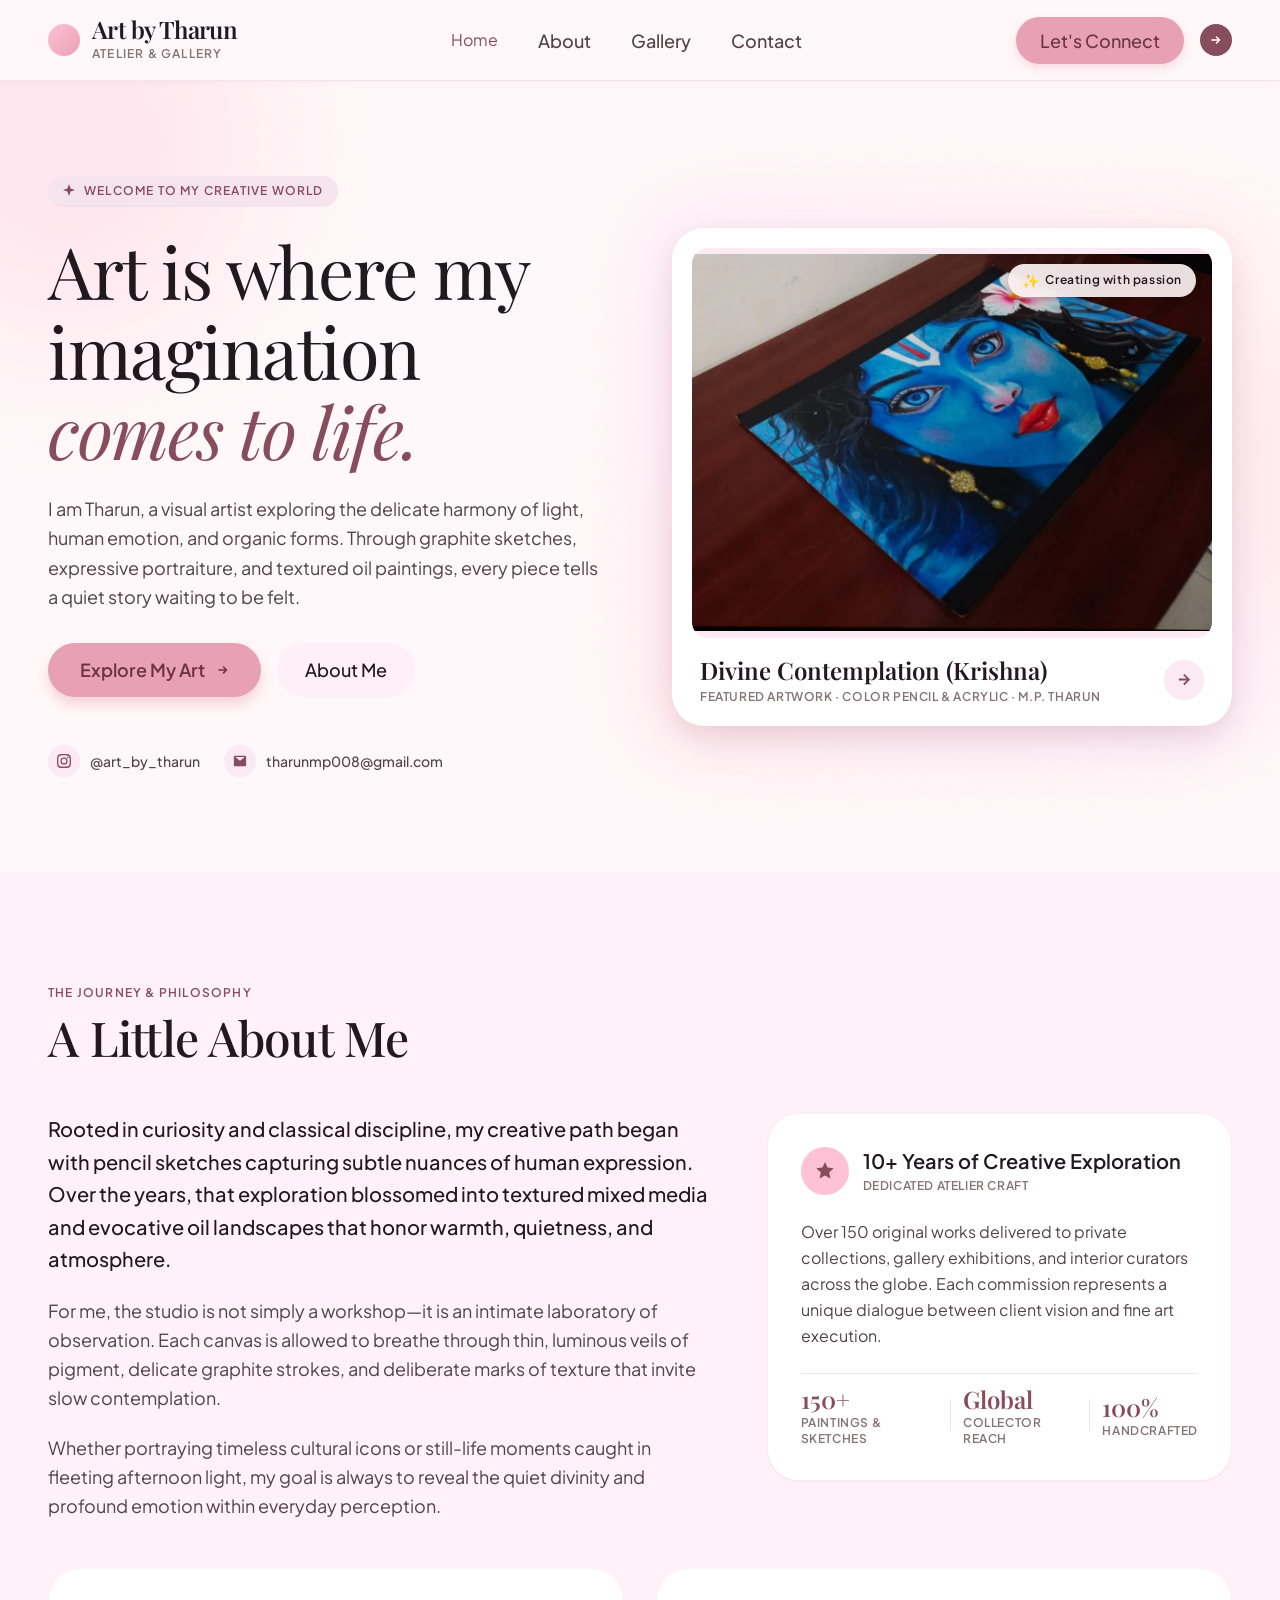
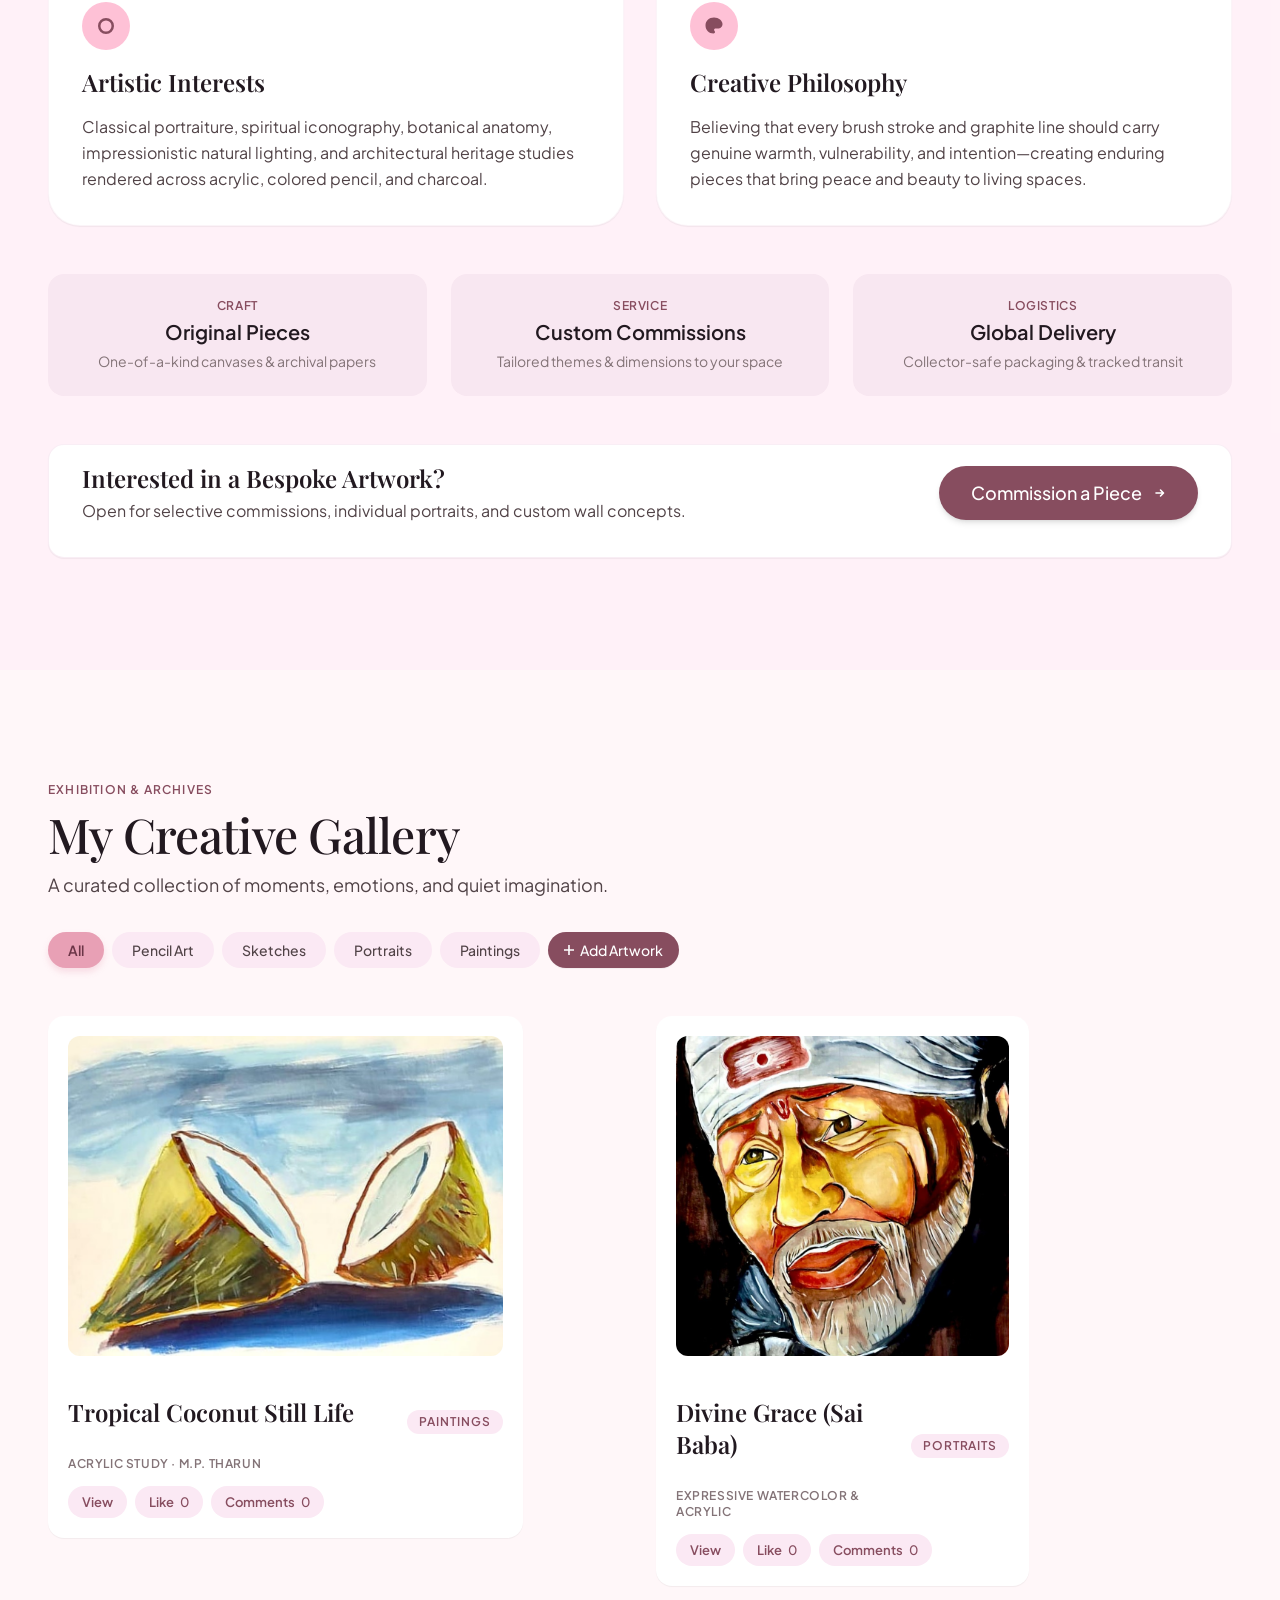
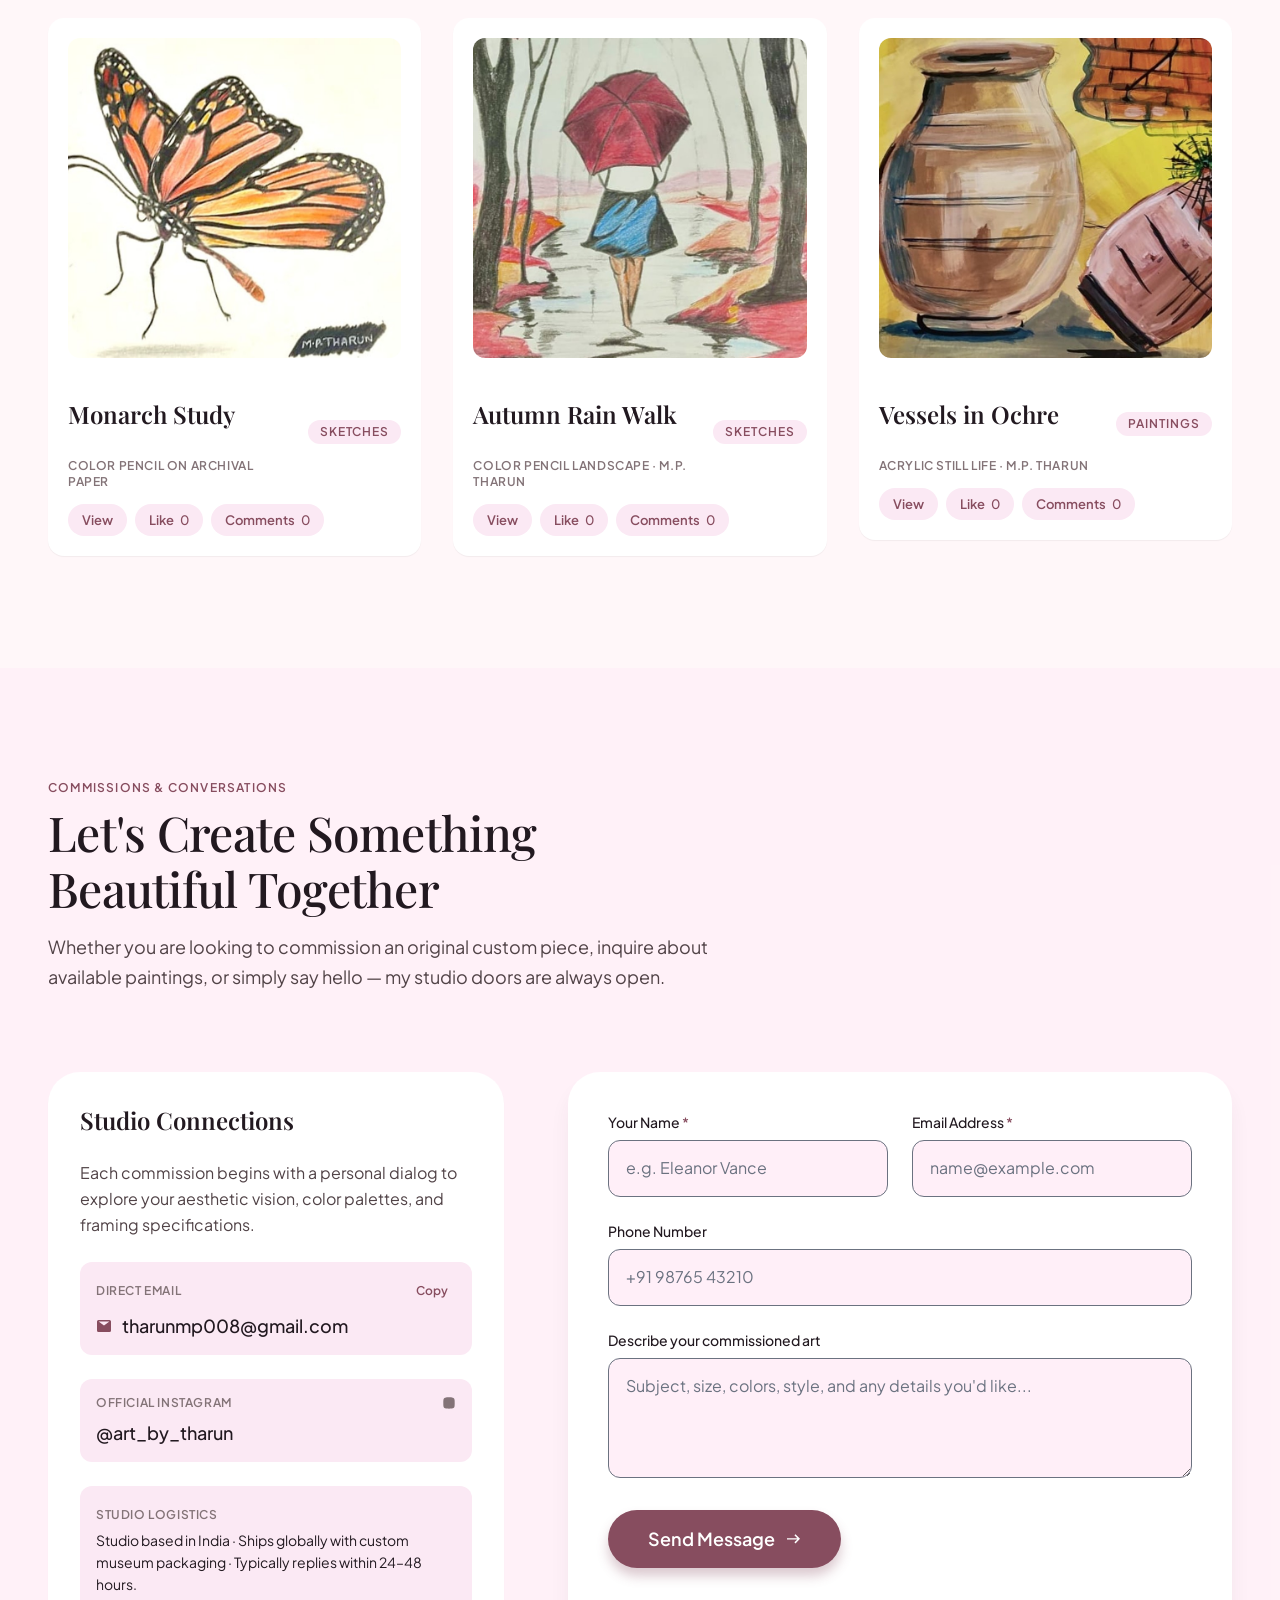
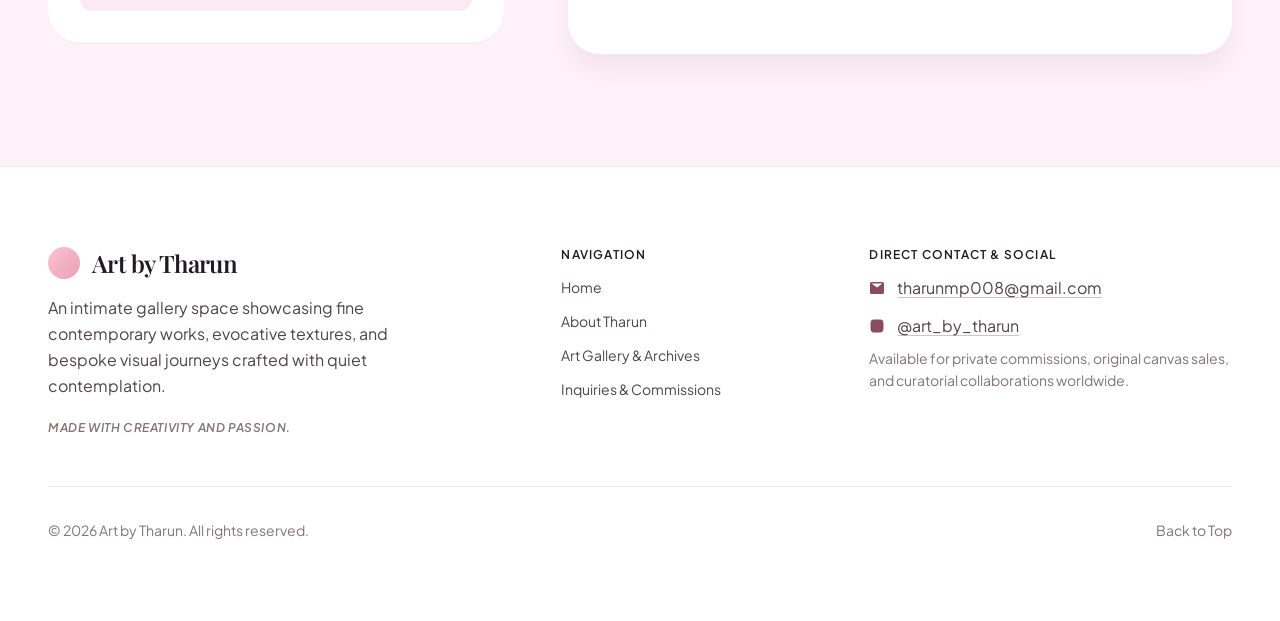
==== commit a3b12961: "Add files via upload" ====
--- a/index.html
+++ b/index.html
@@ -445,6 +445,95 @@
     .footer-bottom p, .footer-bottom a { font-size: 14px; line-height: 22px; color: var(--ink-3); }
     .footer-bottom a:hover { color: var(--plum); }
 
+    /* ---------- Commission description ---------- */
+    .field textarea {
+      font: inherit; font-size: 16px; color: var(--ink);
+      background: var(--blush-2); border: 1px solid var(--field-border); border-radius: 12px;
+      padding: 15px 17px; width: 100%; min-height: 120px; resize: vertical; outline: none;
+      transition: border-color .2s, box-shadow .2s;
+    }
+    .field textarea::placeholder { color: var(--field-border); }
+    .field textarea:focus { border-color: var(--plum); box-shadow: 0 0 0 3px rgba(135,77,95,.15); }
+
+    /* ---------- Artwork actions (view, like, comment) ---------- */
+    .g-actions { display: flex; flex-wrap: wrap; gap: 8px; padding-top: 14px; }
+    .action-btn {
+      display: inline-flex; align-items: center; gap: 6px;
+      background: var(--blush); color: var(--plum); border-radius: 9999px;
+      padding: 7px 14px; font-weight: 600; font-size: 13px; line-height: 18px;
+      transition: background .2s, color .2s;
+    }
+    .action-btn:hover { background: var(--rose-light); }
+    .action-btn.liked { background: var(--rose); color: var(--rose-deep); }
+    .action-btn:disabled { opacity: .6; cursor: default; }
+    .action-count { font-weight: 500; }
+
+    .comment-panel { display: flex; flex-direction: column; gap: 12px; padding-top: 14px; }
+    .comment-panel[hidden] { display: none; }
+    .comment-list { max-height: 220px; overflow-y: auto; display: flex; flex-direction: column; gap: 10px; }
+    .comment-item { background: var(--blush-2); border-radius: 12px; padding: 10px 12px; font-size: 14px; line-height: 20px; color: var(--ink-2); }
+    .comment-item strong { display: block; font-size: 13px; font-weight: 600; color: var(--ink); margin-bottom: 2px; }
+    .comment-empty { font-size: 13px; color: var(--ink-3); }
+    .comment-form { display: flex; flex-direction: column; gap: 8px; }
+    .comment-form input, .comment-form textarea {
+      font: inherit; font-size: 14px; color: var(--ink);
+      background: var(--blush-2); border: 1px solid var(--field-border); border-radius: 10px;
+      padding: 10px 12px; width: 100%; outline: none;
+    }
+    .comment-form textarea { min-height: 70px; resize: vertical; }
+    .comment-form input:focus, .comment-form textarea:focus { border-color: var(--plum); }
+    .post-btn {
+      align-self: flex-end; background: var(--plum); color: #fff; border-radius: 9999px;
+      padding: 9px 18px; font-weight: 600; font-size: 14px;
+    }
+    .post-btn:disabled { opacity: .6; cursor: default; }
+    .comment-status { font-size: 13px; min-height: 18px; color: var(--ink-3); }
+    .comment-status.err { color: #b4536b; }
+
+    /* Full-size image viewer */
+    .lightbox {
+      position: fixed; inset: 0; z-index: 120;
+      background: rgba(20, 14, 18, 0.88);
+      display: none; align-items: center; justify-content: center; flex-direction: column;
+      gap: 14px; padding: 56px 20px 24px;
+    }
+    .lightbox.open { display: flex; }
+    .lightbox img {
+      max-width: 100%; max-height: 80vh; width: auto; height: auto;
+      object-fit: contain; border-radius: 12px; background: #fff;
+    }
+    .lightbox-caption { color: #fff; font-family: var(--serif); font-size: 20px; text-align: center; }
+    .lightbox-close {
+      position: absolute; top: 14px; right: 18px;
+      color: #fff; font-size: 34px; line-height: 1; background: none; border: 0; cursor: pointer;
+    }
+
+    /* ---------- Upload dialog ---------- */
+    .modal {
+      position: fixed; inset: 0; z-index: 100;
+      background: rgba(34, 25, 32, 0.45);
+      display: none; align-items: center; justify-content: center; padding: 20px;
+    }
+    .modal.open { display: flex; }
+    .modal-card {
+      background: #fff; border-radius: 24px; padding: 32px;
+      width: 100%; max-width: 480px; max-height: 90vh; overflow: auto;
+      box-shadow: 0 20px 48px -12px rgba(74, 59, 68, 0.25);
+    }
+    .modal-head {
+      display: flex; justify-content: space-between; align-items: center;
+      margin-bottom: 20px;
+    }
+    .modal-close {
+      width: 36px; height: 36px; border-radius: 9999px; background: var(--blush);
+      font-size: 22px; line-height: 1; color: var(--plum);
+    }
+    .field select, .field input[type="file"] {
+      font: inherit; font-size: 16px; color: var(--ink);
+      background: var(--blush-2); border: 1px solid var(--field-border);
+      border-radius: 12px; padding: 12px 14px; width: 100%;
+    }
+
     /* ---------- Responsive ---------- */
     @media (max-width: 1100px) {
       .container, .header-inner, .footer-inner { padding-left: 32px; padding-right: 32px; }
@@ -693,7 +782,7 @@
             <button class="chip" type="button" data-filter="sketches">Sketches</button>
             <button class="chip" type="button" data-filter="portraits">Portraits</button>
             <button class="chip" type="button" data-filter="paintings">Paintings</button>
-            <button class="add-art-btn" type="button">
+            <button class="add-art-btn" type="button" id="addArtBtn">
               <svg viewBox="0 0 10 10" aria-hidden="true"><path d="M4.2 0h1.6v4.2H10v1.6H5.8V10H4.2V5.8H0V4.2h4.2z"/></svg>
               Add Artwork
             </button>
@@ -832,6 +921,11 @@
               <div class="field">
                 <label for="phone">Phone Number</label>
                 <input id="phone" name="phone" type="tel" placeholder="+91 98765 43210" autocomplete="tel" />
+              </div>
+
+              <div class="field">
+                <label for="description">Describe your commissioned art</label>
+                <textarea id="description" name="description" maxlength="500" placeholder="Subject, size, colors, style, and any details you'd like..."></textarea>
               </div>
 
               <div class="submit-wrap">
@@ -900,7 +994,7 @@
     // ---------- Gallery filter ----------
     (function () {
       var chips = document.querySelectorAll('.chip');
-      var items = document.querySelectorAll('#galleryGrid .g-item');
+      var items = { forEach: function (fn) { document.querySelectorAll('#galleryGrid .g-item').forEach(fn); } };
 
       chips.forEach(function (chip) {
         chip.addEventListener('click', function () {
@@ -951,7 +1045,7 @@
     }
 
     // ---------- Contact form → Google Apps Script ----------
-    var SCRIPT_URL = 'https://script.google.com/macros/s/AKfycbyZ67V2wq-M3myWuXsi-VWJK3Mv-T0E9X-hJT7sWkRPewiwhOaZaVfpCYFeTTlwp7Engw/exec';
+    var SCRIPT_URL = 'https://script.google.com/macros/s/AKfycbzR4GqNUY5uOQmGFYuobXm_u34b9kjk9WD69ZeRXHVKVXW4BFBhvkpZfXEiG9BEty69dA/exec';
 
     var form = document.getElementById('contactForm');
     var submitBtn = document.getElementById('submitBtn');
@@ -967,6 +1061,7 @@
       ['name', 'email', 'phone'].forEach(function (id) {
         document.getElementById(id).value = '';
       });
+      document.getElementById('description').value = '';
       submitBtn.disabled = false;
       submitBtn.querySelector('span').textContent = 'Send Message';
     }
@@ -982,6 +1077,7 @@
       var name = document.getElementById('name').value.trim();
       var email = document.getElementById('email').value.trim();
       var phone = document.getElementById('phone').value.trim();
+      var description = document.getElementById('description').value.trim().slice(0, 500);
 
       if (!name || !email) {
         setStatus('Please fill in your name and email address.', 'err');
@@ -996,7 +1092,7 @@
       submitBtn.querySelector('span').textContent = 'Sending…';
       setStatus('');
 
-      var url = SCRIPT_URL + "?" + new URLSearchParams({ name: name, email: email, phone: phone });
+      var url = SCRIPT_URL + "?" + new URLSearchParams({ name: name, email: email, phone: phone, description: description });
 
       fetch(url, { method: "GET", mode: "no-cors" })
         .then(() => showSuccess())
@@ -1010,5 +1106,449 @@
       });
     });
   </script>
+  <!-- ============ UPLOAD DIALOG (admin) ============ -->
+  <div class="modal" id="addModal" role="dialog" aria-modal="true" aria-labelledby="addHeading">
+    <div class="modal-card">
+      <div class="modal-head">
+        <h3 class="h3" id="addHeading">Add an artwork</h3>
+        <button class="modal-close" type="button" id="addClose" aria-label="Close">&times;</button>
+      </div>
+
+      <div class="form">
+        <div class="field">
+          <label for="adminPassword">Admin password <span class="req">*</span></label>
+          <input id="adminPassword" type="password" autocomplete="current-password" />
+        </div>
+
+        <div class="field">
+          <label for="artTitle">Artwork title <span class="req">*</span></label>
+          <input id="artTitle" type="text" placeholder="e.g. Morning Light" />
+        </div>
+
+        <div class="field">
+          <label for="artCategory">Category <span class="req">*</span></label>
+          <select id="artCategory">
+            <option value="">Choose a category</option>
+            <option value="Pencil Art">Pencil Art</option>
+            <option value="Sketches">Sketches</option>
+            <option value="Portraits">Portraits</option>
+            <option value="Paintings">Paintings</option>
+          </select>
+        </div>
+
+        <div class="field">
+          <label for="artFile">Image (JPG, PNG or WebP) <span class="req">*</span></label>
+          <input id="artFile" type="file" accept="image/jpeg,image/png,image/webp" />
+        </div>
+
+        <div class="submit-wrap">
+          <button class="submit-btn" type="button" id="addSubmit"><span>Upload Artwork</span></button>
+        </div>
+
+        <p class="form-status" id="addStatus" role="status" aria-live="polite"></p>
+      </div>
+    </div>
+  </div>
+
+  <script>
+    (function () {
+      var CAT_KEY = { 'Pencil Art': 'pencil', 'Sketches': 'sketches', 'Portraits': 'portraits', 'Paintings': 'paintings' };
+      var MAX_SIDE = 1600;
+
+      var grid = document.getElementById('galleryGrid');
+      var modal = document.getElementById('addModal');
+      var openBtn = document.getElementById('addArtBtn');
+      var closeBtn = document.getElementById('addClose');
+      var submitBtn = document.getElementById('addSubmit');
+      var statusEl = document.getElementById('addStatus');
+
+      function openModal() { modal.classList.add('open'); }
+      function closeModal() { modal.classList.remove('open'); statusEl.textContent = ''; }
+
+      openBtn.addEventListener('click', openModal);
+      closeBtn.addEventListener('click', closeModal);
+      modal.addEventListener('click', function (e) { if (e.target === modal) closeModal(); });
+
+      function setStatus(msg, type) {
+        statusEl.textContent = msg;
+        statusEl.className = 'form-status ' + (type || '');
+      }
+
+      // Load the chosen file into an image element
+      function readAsImage(file) {
+        return new Promise(function (resolve, reject) {
+          var url = URL.createObjectURL(file);
+          var img = new Image();
+          img.onload = function () { URL.revokeObjectURL(url); resolve(img); };
+          img.onerror = function () { URL.revokeObjectURL(url); reject(new Error('Could not read the image')); };
+          img.src = url;
+        });
+      }
+
+      // Resize to at most MAX_SIDE and re-encode as JPEG (keeps uploads small)
+      function toJpegBase64(file) {
+        return readAsImage(file).then(function (img) {
+          var scale = Math.min(1, MAX_SIDE / Math.max(img.width, img.height));
+          var w = Math.round(img.width * scale);
+          var h = Math.round(img.height * scale);
+          var canvas = document.createElement('canvas');
+          canvas.width = w;
+          canvas.height = h;
+          var ctx = canvas.getContext('2d');
+          ctx.fillStyle = '#ffffff';
+          ctx.fillRect(0, 0, w, h);
+          ctx.drawImage(img, 0, 0, w, h);
+          return canvas.toDataURL('image/jpeg', 0.85).split(',')[1];
+        });
+      }
+
+      // Build a gallery card with text set via textContent (safe from markup injection)
+      function createCard(item) {
+        var article = document.createElement('article');
+        article.className = 'g-item span-4 uploaded';
+        article.setAttribute('data-cat', CAT_KEY[item.category] || '');
+
+        var media = document.createElement('div');
+        media.className = 'g-media';
+        var img = document.createElement('img');
+        img.className = 'art-img';
+        img.loading = 'lazy';
+        img.alt = item.title;
+        img.src = item.image;
+        media.appendChild(img);
+
+        var foot = document.createElement('div');
+        foot.className = 'g-foot';
+        var meta = document.createElement('div');
+        meta.className = 'g-meta';
+        var title = document.createElement('h3');
+        title.className = 'g-title';
+        title.textContent = item.title;
+        var sub = document.createElement('span');
+        sub.className = 'g-sub';
+        sub.textContent = 'M.P. Tharun';
+        meta.appendChild(title);
+        meta.appendChild(sub);
+
+        var tag = document.createElement('span');
+        tag.className = 'tag';
+        tag.textContent = item.category;
+
+        foot.appendChild(meta);
+        foot.appendChild(tag);
+        article.appendChild(media);
+        article.appendChild(foot);
+        return article;
+      }
+
+      // Load saved artworks from the sheet and add them after the original cards
+      function loadGallery() {
+        fetch(SCRIPT_URL + '?action=artworks')
+          .then(function (r) { return r.json(); })
+          .then(function (data) {
+            if (!data.success) return;
+            grid.querySelectorAll('.g-item.uploaded').forEach(function (n) { n.remove(); });
+            data.artworks.forEach(function (item) { grid.appendChild(createCard(item)); });
+            var active = document.querySelector('.chip.active');
+            if (active) active.click(); // re-apply the current filter
+          })
+          .catch(function () { /* keep the built-in gallery if the list cannot load */ });
+      }
+
+      submitBtn.addEventListener('click', function () {
+        var password = document.getElementById('adminPassword').value;
+        var title = document.getElementById('artTitle').value.trim();
+        var category = document.getElementById('artCategory').value;
+        var file = document.getElementById('artFile').files[0];
+
+        if (!password) { setStatus('Enter the admin password.', 'err'); return; }
+        if (!title) { setStatus('Enter a title.', 'err'); return; }
+        if (!category) { setStatus('Choose a category.', 'err'); return; }
+        if (!file) { setStatus('Choose an image.', 'err'); return; }
+        if (!/^image\/(jpeg|png|webp)$/.test(file.type)) { setStatus('Use a JPG, PNG or WebP image.', 'err'); return; }
+
+        submitBtn.disabled = true;
+        setStatus('Uploading…');
+
+        toJpegBase64(file)
+          .then(function (b64) {
+            var payload = {
+              action: 'addArtwork',
+              password: password,
+              title: title,
+              category: category,
+              filename: title.replace(/[^a-z0-9]+/gi, '-').toLowerCase(),
+              data: b64
+            };
+            return fetch(SCRIPT_URL, {
+              method: 'POST',
+              headers: { 'Content-Type': 'text/plain;charset=utf-8' },
+              body: JSON.stringify(payload)
+            });
+          })
+          .then(function (r) { return r.json(); })
+          .then(function (res) {
+            if (res.success) {
+              setStatus('Artwork added to the gallery.', 'ok');
+              document.getElementById('artTitle').value = '';
+              document.getElementById('artCategory').value = '';
+              document.getElementById('artFile').value = '';
+              loadGallery();
+              setTimeout(closeModal, 1200);
+            } else {
+              setStatus(res.error || 'Upload failed. Check the password and try again.', 'err');
+            }
+          })
+          .catch(function () {
+            setStatus('Upload failed. Please try again.', 'err');
+          })
+          .then(function () {
+            submitBtn.disabled = false;
+          });
+      });
+
+      loadGallery();
+    })();
+  </script>
+  <!-- ============ FULL-IMAGE VIEWER ============ -->
+  <div class="lightbox" id="lightbox" role="dialog" aria-modal="true" aria-label="Artwork viewer">
+    <button class="lightbox-close" type="button" id="lightboxClose" aria-label="Close">&times;</button>
+    <img id="lightboxImg" alt="" />
+    <div class="lightbox-caption" id="lightboxCaption"></div>
+  </div>
+
+  <script>
+    (function () {
+      var grid = document.getElementById('galleryGrid');
+      var lightbox = document.getElementById('lightbox');
+      var lightboxImg = document.getElementById('lightboxImg');
+      var lightboxCaption = document.getElementById('lightboxCaption');
+      var data = { likes: {}, comments: {} };
+
+      function el(tag, cls, text) {
+        var node = document.createElement(tag);
+        if (cls) node.className = cls;
+        if (text !== undefined) node.textContent = text;
+        return node;
+      }
+
+      function keyOf(card) {
+        var title = card.querySelector('.g-title');
+        return title ? title.textContent.trim() : '';
+      }
+
+      function imageOf(card) {
+        var img = card.querySelector('.g-media img');
+        return img ? img.getAttribute('src') : '';
+      }
+
+      function isLiked(key) {
+        try { return localStorage.getItem('liked:' + key) === '1'; } catch (e) { return false; }
+      }
+      function markLiked(key) {
+        try { localStorage.setItem('liked:' + key, '1'); } catch (e) {}
+      }
+
+      // Send a JSON action to Apps Script (POST as text/plain)
+      function postAction(payload) {
+        return fetch(SCRIPT_URL, {
+          method: 'POST',
+          headers: { 'Content-Type': 'text/plain;charset=utf-8' },
+          body: JSON.stringify(payload)
+        })
+          .then(function (r) { return r.json(); })
+          .then(function (res) {
+            if (!res.success) throw new Error(res.error || 'Request failed');
+            return res;
+          });
+      }
+
+      // Full-size viewer
+      function openViewer(card) {
+        lightboxImg.src = imageOf(card);
+        lightboxImg.alt = keyOf(card);
+        lightboxCaption.textContent = keyOf(card);
+        lightbox.classList.add('open');
+      }
+      function closeViewer() {
+        lightbox.classList.remove('open');
+        lightboxImg.removeAttribute('src');
+      }
+      document.getElementById('lightboxClose').addEventListener('click', closeViewer);
+      lightbox.addEventListener('click', function (e) { if (e.target === lightbox) closeViewer(); });
+      document.addEventListener('keydown', function (e) { if (e.key === 'Escape') closeViewer(); });
+
+      // Update counts, liked state, and comments on a card from the cached data
+      function refresh(card) {
+        var key = card.getAttribute('data-key');
+        if (!key) return;
+
+        var likeBtn = card.querySelector('.like-btn');
+        var likeCount = likeBtn.querySelector('.action-count');
+        likeCount.textContent = data.likes[key] || 0;
+        likeBtn.classList.toggle('liked', isLiked(key));
+
+        var commentBtn = card.querySelector('.comment-btn');
+        var list = data.comments[key] || [];
+        commentBtn.querySelector('.action-count').textContent = list.length;
+
+        var listEl = card.querySelector('.comment-list');
+        listEl.textContent = '';
+        if (list.length === 0) {
+          listEl.appendChild(el('p', 'comment-empty', 'No comments yet. Be the first to share your thoughts.'));
+        } else {
+          list.forEach(function (c) {
+            var item = el('div', 'comment-item');
+            item.appendChild(el('strong', '', c.name));
+            item.appendChild(document.createTextNode(c.comment));
+            listEl.appendChild(item);
+          });
+        }
+      }
+
+      // Add the View / Like / Comment controls to a card (once)
+      function decorate(card) {
+        if (card.querySelector('.g-actions')) return;
+        var key = keyOf(card);
+        if (!key) return;
+        card.setAttribute('data-key', key);
+
+        var actions = el('div', 'g-actions');
+
+        var viewBtn = el('button', 'action-btn view-btn', 'View');
+        viewBtn.type = 'button';
+        viewBtn.addEventListener('click', function () { openViewer(card); });
+
+        var likeBtn = el('button', 'action-btn like-btn');
+        likeBtn.type = 'button';
+        likeBtn.appendChild(document.createTextNode('Like '));
+        likeBtn.appendChild(el('span', 'action-count', '0'));
+        likeBtn.addEventListener('click', function () {
+          if (isLiked(key)) return;
+          markLiked(key);
+          data.likes[key] = (data.likes[key] || 0) + 1;
+          refreshAllFor(key);
+          postAction({ action: 'like', artwork: key }).catch(function () {
+            markUnliked(key);
+            data.likes[key] = Math.max(0, (data.likes[key] || 1) - 1);
+            refreshAllFor(key);
+          });
+        });
+
+        var commentBtn = el('button', 'action-btn comment-btn');
+        commentBtn.type = 'button';
+        commentBtn.appendChild(document.createTextNode('Comments '));
+        commentBtn.appendChild(el('span', 'action-count', '0'));
+
+        actions.appendChild(viewBtn);
+        actions.appendChild(likeBtn);
+        actions.appendChild(commentBtn);
+
+        // Comment panel: list of comments plus a form
+        var panel = el('div', 'comment-panel');
+        panel.hidden = true;
+
+        var listEl = el('div', 'comment-list');
+
+        var form = el('div', 'comment-form');
+        var nameInput = el('input');
+        nameInput.type = 'text';
+        nameInput.placeholder = 'Your name (optional)';
+        nameInput.maxLength = 60;
+        var textInput = el('textarea');
+        textInput.placeholder = 'Write your comment about this artwork...';
+        textInput.maxLength = 300;
+        var postBtn = el('button', 'post-btn', 'Post comment');
+        postBtn.type = 'button';
+        var status = el('p', 'comment-status');
+        status.setAttribute('role', 'status');
+
+        form.appendChild(nameInput);
+        form.appendChild(textInput);
+        form.appendChild(postBtn);
+        form.appendChild(status);
+
+        panel.appendChild(listEl);
+        panel.appendChild(form);
+
+        commentBtn.addEventListener('click', function () {
+          panel.hidden = !panel.hidden;
+        });
+
+        postBtn.addEventListener('click', function () {
+          var text = textInput.value.trim();
+          var name = nameInput.value.trim();
+          if (!text) {
+            status.textContent = 'Please write a comment first.';
+            status.className = 'comment-status err';
+            return;
+          }
+          postBtn.disabled = true;
+          status.textContent = 'Posting…';
+          status.className = 'comment-status';
+
+          postAction({ action: 'comment', artwork: key, name: name, comment: text })
+            .then(function () {
+              data.comments[key] = data.comments[key] || [];
+              data.comments[key].push({ name: name || 'Visitor', comment: text, time: new Date().toISOString() });
+              textInput.value = '';
+              status.textContent = 'Thank you! Your comment was posted.';
+              refreshAllFor(key);
+            })
+            .catch(function () {
+              status.textContent = 'Could not post the comment. Please try again.';
+              status.className = 'comment-status err';
+            })
+            .then(function () {
+              postBtn.disabled = false;
+            });
+        });
+
+        card.appendChild(actions);
+        card.appendChild(panel);
+        refresh(card);
+      }
+
+      function markUnliked(key) {
+        try { localStorage.removeItem('liked:' + key); } catch (e) {}
+      }
+
+      function refreshAllFor(key) {
+        grid.querySelectorAll('.g-item').forEach(function (card) {
+          if (card.getAttribute('data-key') === key) refresh(card);
+        });
+      }
+
+      // Decorate cards that appear later (for example, after an upload)
+      var observer = new MutationObserver(function () {
+        grid.querySelectorAll('.g-item').forEach(function (card) {
+          if (!card.querySelector('.g-actions')) decorate(card);
+        });
+      });
+      observer.observe(grid, { childList: true });
+
+      // Load like counts and comments from the sheet
+      function loadEngagement() {
+        fetch(SCRIPT_URL + '?action=engagement')
+          .then(function (r) { return r.json(); })
+          .then(function (res) {
+            if (!res.success) return;
+            data.likes = res.likes || {};
+            data.comments = res.comments || {};
+            grid.querySelectorAll('.g-item').forEach(function (card) {
+              decorate(card);
+              refresh(card);
+            });
+          })
+          .catch(function () {
+            // Buttons still work without the saved counts
+            grid.querySelectorAll('.g-item').forEach(decorate);
+          });
+      }
+
+      grid.querySelectorAll('.g-item').forEach(decorate);
+      loadEngagement();
+    })();
+  </script>
 </body>
 </html>
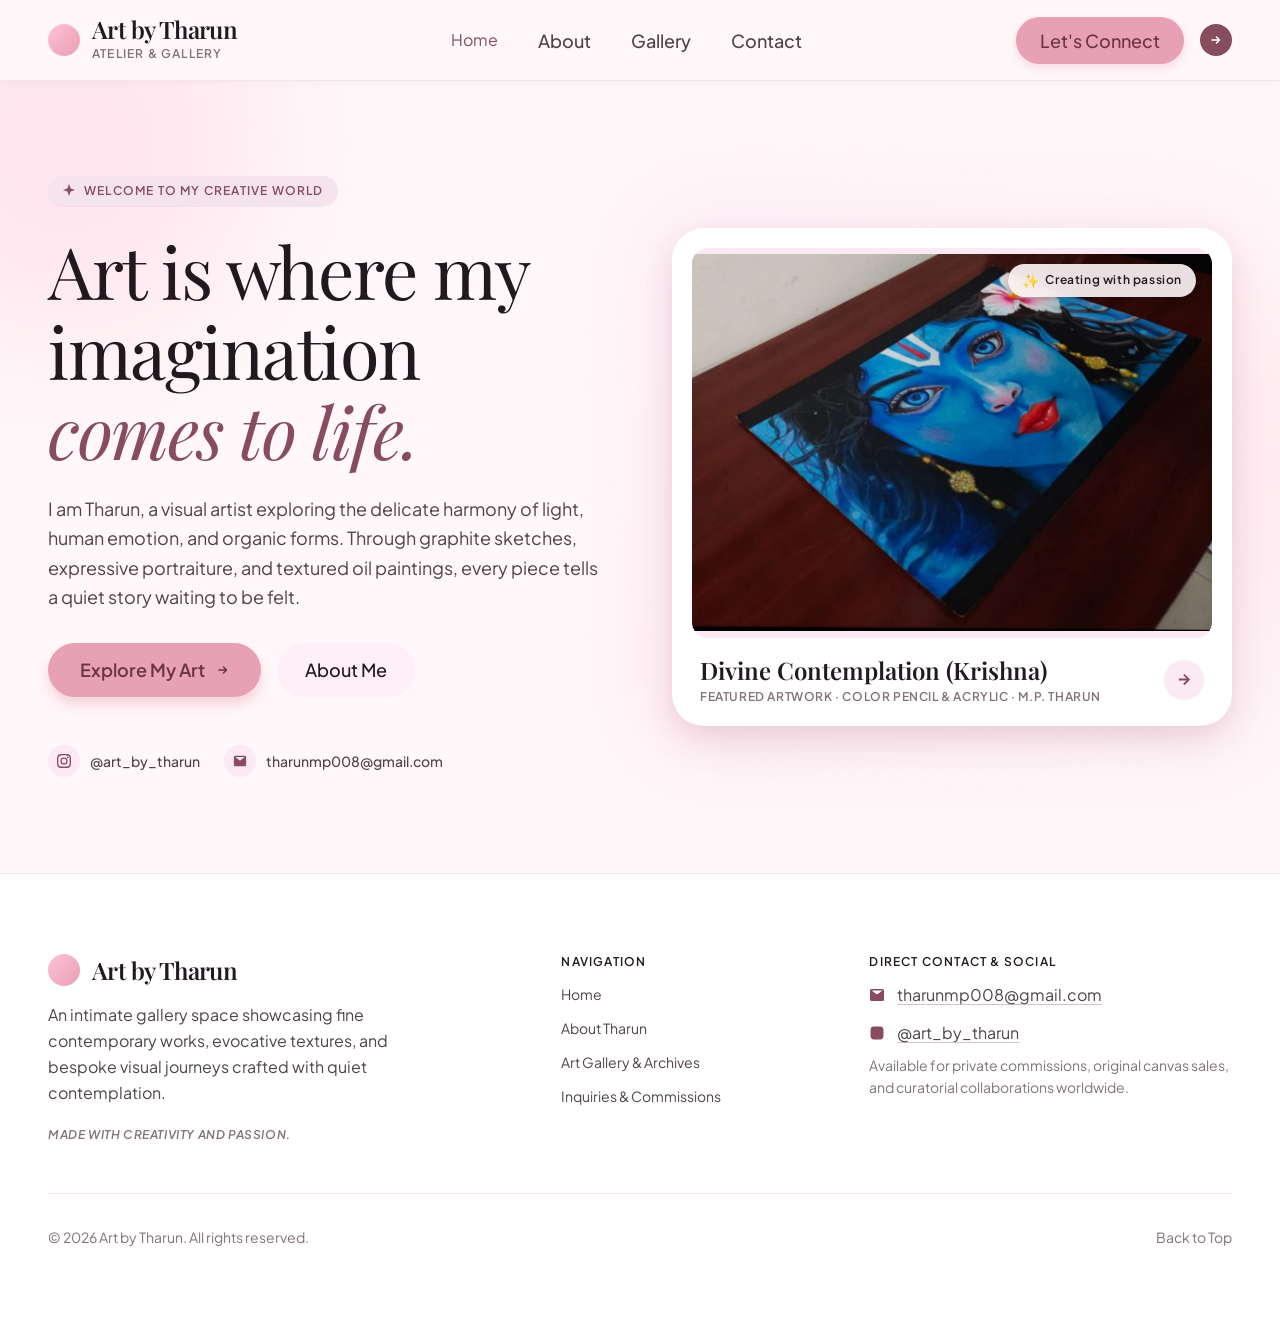
==== commit f9348ff1: "Rename index (1).html to index.html" ====
--- a/index.html
+++ b/index.html
@@ -3,582 +3,18 @@
 <head>
   <meta charset="UTF-8" />
   <meta name="viewport" content="width=device-width, initial-scale=1.0" />
-  <title>Art by Tharun – Atelier &amp; Gallery</title>
+  <title>Art by Tharun – Home</title>
   <link rel="preconnect" href="https://fonts.googleapis.com" />
   <link rel="preconnect" href="https://fonts.gstatic.com" crossorigin />
   <link href="https://fonts.googleapis.com/css2?family=Playfair+Display:ital,wght@0,400;0,500;0,600;1,400&family=Plus+Jakarta+Sans:ital,wght@0,400;0,500;0,600;1,600&display=swap" rel="stylesheet" />
-  <style>
-    /* ---------- Design tokens (from Figma) ---------- */
-    :root {
-      --bg: #fff7f9;
-      --bg-soft: rgba(255, 239, 248, 0.6);
-      --white: #ffffff;
-      --rose: #e8a0b5;
-      --rose-deep: #6b3547;
-      --rose-light: #fec1d6;
-      --plum: #874d5f;
-      --blush: #fbe9f4;
-      --blush-2: #ffeff8;
-      --line: #f5e3ee;
-      --ink: #221920;
-      --ink-2: #514347;
-      --ink-3: #837377;
-      --field-border: #6b7280;
-      --serif: 'Playfair Display', Georgia, 'Times New Roman', serif;
-      --sans: 'Plus Jakarta Sans', system-ui, -apple-system, 'Segoe UI', Roboto, sans-serif;
-    }
-
-    *, *::before, *::after { box-sizing: border-box; }
-    html { scroll-behavior: smooth; scroll-padding-top: 96px; }
-    body {
-      margin: 0;
-      font-family: var(--sans);
-      background: var(--bg);
-      color: var(--ink-2);
-      line-height: 1.5;
-      -webkit-font-smoothing: antialiased;
-    }
-    img { max-width: 100%; display: block; }
-    a { color: inherit; text-decoration: none; }
-    button { font: inherit; cursor: pointer; border: 0; background: none; }
-    p { margin: 0; }
-
-    .container { max-width: 1280px; margin: 0 auto; padding: 0 48px; width: 100%; }
-
-    /* ---------- Shared bits ---------- */
-    .eyebrow {
-      font-family: var(--sans); font-weight: 600; font-size: 12px;
-      letter-spacing: 1.2px; text-transform: uppercase; color: var(--plum);
-      line-height: 16px;
-    }
-    .h2 {
-      font-family: var(--serif); font-weight: 500; font-size: 48px;
-      letter-spacing: -0.72px; line-height: 56px; color: var(--ink); margin: 0;
-    }
-    .h3 {
-      font-family: var(--serif); font-weight: 600; font-size: 24px;
-      line-height: 32px; color: var(--ink); margin: 0;
-    }
-    .eyebrow-muted {
-      font-weight: 600; font-size: 12px; letter-spacing: 0.6px;
-      text-transform: uppercase; color: var(--ink-3); line-height: 16px;
-    }
-    .btn-pill {
-      display: inline-flex; align-items: center; gap: 12px;
-      border-radius: 9999px; padding: 14px 32px;
-      font-weight: 600; font-size: 18px; line-height: 26px;
-      transition: transform .2s ease, box-shadow .2s ease, background .2s ease;
-    }
-    .btn-pill:hover { transform: translateY(-2px); }
-    .btn-rose {
-      background: var(--rose); color: var(--rose-deep);
-      box-shadow: 0 8px 12px rgba(232, 160, 181, 0.4);
-    }
-    .btn-soft { background: var(--blush-2); color: var(--ink); font-weight: 500; }
-    .btn-plum { background: var(--plum); color: #fff; font-weight: 500; box-shadow: 0 4px 6px -1px rgba(0,0,0,.1), 0 2px 4px -2px rgba(0,0,0,.1); }
-    .arrow { width: 12px; height: 12px; flex-shrink: 0; }
-
-    .icon-circle {
-      width: 32px; height: 32px; border-radius: 9999px;
-      background: var(--blush); display: inline-flex;
-      align-items: center; justify-content: center; flex-shrink: 0;
-    }
-    .icon-circle svg { width: 14px; height: 14px; fill: var(--plum); }
-
-    /* Art image placeholder – replace with <img> from exported Figma assets */
-    .art-ph {
-      width: 100%; height: 100%;
-      background:
-        radial-gradient(circle at 30% 30%, rgba(254,193,214,.55), transparent 60%),
-        linear-gradient(135deg, #f5e3ee 0%, #fbe9f4 50%, #fec1d6 100%);
-      display: flex; align-items: center; justify-content: center;
-      color: var(--plum); font-family: var(--serif); font-style: italic;
-      font-size: 16px; text-align: center; padding: 12px;
-    }
-    .art-img { width: 100%; height: 100%; object-fit: cover; display: block; }
-
-    /* ---------- Header ---------- */
-    .site-header {
-      position: fixed; top: 0; left: 0; right: 0; z-index: 50;
-      background: rgba(255, 247, 249, 0.85);
-      backdrop-filter: blur(12px); -webkit-backdrop-filter: blur(12px);
-      border-bottom: 1px solid var(--line);
-      box-shadow: 0 1px 8px rgba(74, 59, 68, .05);
-    }
-    .header-inner {
-      height: 80px; display: flex; align-items: center; justify-content: space-between;
-      padding: 0 48px; max-width: 1280px; margin: 0 auto;
-    }
-    .brand { display: flex; align-items: center; gap: 12px; }
-    .logo-mark {
-      width: 32px; height: 32px; border-radius: 9999px;
-      background: linear-gradient(135deg, var(--rose-light), var(--rose));
-    }
-    .brand-title {
-      font-family: var(--serif); font-weight: 600; font-size: 24px;
-      letter-spacing: -0.6px; color: var(--ink); line-height: 24px;
-    }
-    .brand-sub {
-      font-weight: 600; font-size: 12px; letter-spacing: 1.2px;
-      text-transform: uppercase; color: var(--ink-3); margin-top: 4px;
-    }
-    .nav { display: flex; gap: 40px; align-items: center; }
-    .nav a {
-      font-size: 18px; font-weight: 500; color: var(--ink-2); padding: 4px 0;
-      transition: color .2s;
-    }
-    .nav a:hover, .nav a.active { color: var(--plum); }
-    .nav a:first-child { font-weight: 400; font-size: 16px; color: var(--plum); }
-    .header-actions { display: flex; gap: 16px; align-items: center; }
-    .header-cta {
-      background: var(--rose); color: var(--rose-deep);
-      font-weight: 500; font-size: 18px; border-radius: 9999px;
-      padding: 10px 24px; box-shadow: 0 4px 8px rgba(232,160,181,.35);
-      white-space: nowrap;
-    }
-    .header-dot {
-      width: 32px; height: 32px; border-radius: 9999px; background: var(--plum);
-      display: inline-flex; align-items: center; justify-content: center;
-    }
-    .header-dot svg { width: 12px; height: 12px; fill: #fff; }
-
-    /* ---------- Layout ---------- */
-    main { padding-top: 80px; }
-    .section-pad { padding: 112px 0; }
-    .section-soft { background: var(--bg-soft); }
-
-    /* ---------- 1. HERO ---------- */
-    .hero { position: relative; overflow: hidden; padding: 96px 0; }
-    .blob {
-      position: absolute; border-radius: 9999px; filter: blur(64px);
-      pointer-events: none;
-    }
-    .blob-1 { width: 384px; height: 384px; left: -128px; top: -128px; background: rgba(254,193,214,.3); }
-    .blob-2 { width: 320px; height: 320px; right: -96px; top: 50%; transform: translateY(-50%); background: rgba(255,217,226,.4); }
-
-    .hero-grid {
-      position: relative; display: grid;
-      grid-template-columns: repeat(12, minmax(0, 1fr));
-      column-gap: 64px; row-gap: 64px; align-items: center;
-    }
-    .hero-left { grid-column: 1 / span 6; display: flex; flex-direction: column; gap: 24px; align-items: flex-start; }
-    .hero-right { grid-column: 7 / span 6; position: relative; }
-
-    .badge {
-      background: #f5e3ee; border-radius: 9999px; padding: 6px 14px;
-      display: inline-flex; align-items: center; gap: 8px;
-      box-shadow: 0 1px 1px rgba(0,0,0,.05);
-    }
-    .badge svg { width: 14px; height: 14px; fill: var(--plum); }
-    .badge span { font-weight: 600; font-size: 12px; letter-spacing: 1.2px; text-transform: uppercase; color: var(--plum); }
-
-    .hero h1 {
-      font-family: var(--serif); font-weight: 400; font-size: 72px;
-      line-height: 80px; letter-spacing: -1.44px; color: var(--ink); margin: 0;
-    }
-    .hero h1 em { color: var(--plum); font-style: italic; display: block; }
-    .hero-lead { max-width: 576px; font-size: 18px; line-height: 29.25px; color: var(--ink-2); }
-    .cta-row { display: flex; flex-wrap: wrap; gap: 16px; align-items: center; padding-top: 8px; }
-    .hero .btn-rose { padding: 14px 32px; }
-    .hero .btn-soft { padding: 14px 28px; }
-
-    .quick-links { display: flex; flex-wrap: wrap; gap: 24px; align-items: center; padding-top: 24px; }
-    .quick-link { display: inline-flex; align-items: center; gap: 10px; font-weight: 500; font-size: 14px; color: var(--ink-2); }
-    .quick-link:hover { color: var(--plum); }
-    .quick-link .icon-circle { width: 32px; height: 32px; }
-
-    /* Artwork plaque */
-    .plaque-wrap { position: relative; }
-    .plaque-glow {
-      position: absolute; inset: -16px; border-radius: 40px; filter: blur(40px);
-      background: linear-gradient(41deg, rgba(254,193,214,.4) 0%, #fbe9f4 50%, rgba(255,217,226,.3) 100%);
-    }
-    .plaque {
-      position: relative; background: var(--white); border-radius: 32px;
-      padding: 20px; display: flex; flex-direction: column;
-      box-shadow: 0 20px 48px -12px rgba(74,59,68,.1), 0 8px 24px rgba(232,160,181,.25);
-    }
-    .plaque-art {
-      position: relative; height: 390px; border-radius: 16px; overflow: hidden;
-      background: var(--blush);
-    }
-    .pill-float {
-      position: absolute; top: 16px; right: 16px; z-index: 2;
-      background: rgba(255,247,249,.9); backdrop-filter: blur(12px); -webkit-backdrop-filter: blur(12px);
-      border-radius: 9999px; padding: 6px 14px;
-      display: flex; align-items: center; gap: 6px;
-      box-shadow: 0 4px 6px -1px rgba(0,0,0,.1), 0 2px 4px -2px rgba(0,0,0,.1);
-      font-size: 12px; font-weight: 600; letter-spacing: .6px; color: var(--ink);
-    }
-    .pill-float .spark { color: var(--plum); font-size: 14px; }
-    .caption {
-      display: flex; align-items: center; justify-content: space-between;
-      padding: 16px 8px 0;
-    }
-    .caption-meta { display: flex; flex-direction: column; gap: 2px; }
-    .caption-sub {
-      font-weight: 600; font-size: 12px; letter-spacing: .6px;
-      text-transform: uppercase; color: var(--ink-3);
-    }
-    .circle-btn {
-      width: 40px; height: 40px; border-radius: 9999px; background: var(--blush);
-      display: inline-flex; align-items: center; justify-content: center; flex-shrink: 0;
-      transition: background .2s;
-    }
-    .circle-btn:hover { background: var(--rose-light); }
-    .circle-btn svg { width: 15px; height: 15px; fill: var(--plum); }
-
-    /* ---------- 2. ABOUT ---------- */
-    .section-header { display: flex; flex-direction: column; gap: 8px; max-width: 768px; }
-    .section-header .eyebrow { margin-bottom: 0; }
-
-    .about-stack { display: flex; flex-direction: column; gap: 48px; }
-    .narrative-grid {
-      display: grid; grid-template-columns: repeat(12, minmax(0, 1fr));
-      gap: 48px; align-items: start;
-    }
-    .narrative-text { grid-column: 1 / span 7; display: flex; flex-direction: column; gap: 20px; }
-    .lead-text { font-weight: 500; font-size: 20px; line-height: 32.5px; color: var(--ink); }
-    .body-text { font-size: 18px; line-height: 29.25px; color: var(--ink-2); }
-
-    .stat-card {
-      grid-column: 8 / span 5; background: var(--white);
-      border: 1px solid rgba(245,227,238,.6); border-radius: 32px;
-      padding: 33px; display: flex; flex-direction: column; gap: 24px;
-      box-shadow: 0 1px 1px rgba(0,0,0,.05);
-    }
-    .stat-head { display: flex; gap: 14px; align-items: center; }
-    .stat-head .icon-circle { width: 48px; height: 48px; background: var(--rose-light); }
-    .stat-head .icon-circle svg { width: 20px; height: 20px; }
-    .stat-title { font-weight: 600; font-size: 20px; line-height: 28px; color: var(--ink); }
-    .stat-sub { font-weight: 600; font-size: 12px; letter-spacing: .6px; text-transform: uppercase; color: var(--ink-3); margin-top: 2px; }
-    .stat-desc { font-size: 16px; line-height: 26px; color: var(--ink-2); }
-    .stat-row {
-      border-top: 1px solid var(--line); padding-top: 9px;
-      display: flex; justify-content: space-between; align-items: center; gap: 12px;
-    }
-    .stat { display: flex; flex-direction: column; }
-    .stat-num { font-family: var(--serif); font-weight: 600; font-size: 24px; line-height: 32px; color: var(--plum); }
-    .stat-label { font-weight: 600; font-size: 12px; letter-spacing: .6px; text-transform: uppercase; color: var(--ink-3); line-height: 16px; }
-    .stat-divider { width: 1px; height: 32px; background: var(--line); }
-
-    .twin-cards { display: flex; gap: 32px; }
-    .info-card {
-      flex: 1 1 0; min-width: 0; background: var(--white);
-      border: 1px solid rgba(245,227,238,.4); border-radius: 32px;
-      padding: 33px; display: flex; flex-direction: column; gap: 16px;
-      box-shadow: 0 1px 1px rgba(0,0,0,.05);
-    }
-    .info-card .icon-circle { width: 48px; height: 48px; background: var(--rose-light); }
-    .info-card .icon-circle svg { width: 20px; height: 20px; }
-    .info-card p { font-size: 16px; line-height: 26px; color: var(--ink-2); }
-
-    .triple-strip { display: flex; gap: 24px; }
-    .mini-card {
-      flex: 1 1 0; min-width: 0; background: rgba(245,227,238,.7);
-      border-radius: 16px; padding: 24px; display: flex; flex-direction: column;
-      align-items: center; gap: 4px; text-align: center;
-    }
-    .mini-kicker { font-weight: 600; font-size: 12px; letter-spacing: .6px; text-transform: uppercase; color: var(--plum); line-height: 16px; }
-    .mini-title { font-weight: 600; font-size: 20px; line-height: 28px; color: var(--ink); }
-    .mini-desc { font-size: 14px; line-height: 22px; color: var(--ink-3); }
-
-    .action-bar {
-      background: var(--white); border: 1px solid rgba(245,227,238,.6); border-radius: 16px;
-      padding: 17px 33px 33px; display: flex; flex-wrap: wrap;
-      align-items: center; justify-content: space-between; gap: 24px;
-      box-shadow: 0 1px 1px rgba(0,0,0,.05);
-    }
-    .action-bar h4 { font-family: var(--serif); font-weight: 600; font-size: 24px; line-height: 32px; color: var(--ink); margin: 0; }
-    .action-bar p { font-size: 16px; line-height: 26px; color: var(--ink-2); margin-top: 4px; }
-    .action-bar .btn-plum { font-size: 18px; color: #fff; }
-
-    /* ---------- 3. GALLERY ---------- */
-    .gallery-intro {
-      display: flex; align-items: flex-end; justify-content: space-between;
-      gap: 32px; flex-wrap: wrap;
-    }
-    .gallery-intro .intro-text { display: flex; flex-direction: column; gap: 8px; max-width: 576px; }
-    .gallery-intro .intro-text p.sub { font-size: 18px; line-height: 30px; color: var(--ink-2); }
-    .gallery-head { display: flex; flex-direction: column; gap: 48px; }
-
-    .filters { display: flex; flex-wrap: wrap; gap: 8px; align-items: center; }
-    .chip {
-      background: var(--blush); border-radius: 9999px; padding: 8px 20px;
-      font-size: 14px; line-height: 20px; font-weight: 500; color: var(--ink-2);
-      transition: background .2s, color .2s;
-    }
-    .chip:hover { background: var(--rose-light); }
-    .chip.active { background: var(--rose); color: var(--rose-deep); font-weight: 600; box-shadow: 0 4px 6px rgba(232,160,181,.3); }
-
-    .gallery-grid {
-      display: grid; grid-template-columns: repeat(12, minmax(0, 1fr));
-      gap: 32px; align-items: start;
-    }
-    .g-item {
-      background: var(--white); border-radius: 16px; padding: 20px;
-      box-shadow: 0 1px 1px rgba(0,0,0,.05);
-      display: flex; flex-direction: column;
-    }
-    .g-item.span-7 { grid-column: span 7; }
-    .g-item.span-5 { grid-column: span 5; }
-    .g-item.span-4 { grid-column: span 4; }
-    .g-item.col-7 { grid-column: 7 / span 4; }
-    .g-item.hidden { display: none; }
-    .add-art-btn {
-      display: inline-flex; align-items: center; gap: 6px;
-      background: var(--plum); color: #fff; border-radius: 9999px;
-      padding: 8px 16px; font-weight: 500; font-size: 14px; line-height: 20px;
-      box-shadow: 0 1px 1px rgba(0,0,0,.05);
-    }
-    .add-art-btn svg { width: 10px; height: 10px; fill: #fff; }
-    .g-media {
-      height: 320px; border-radius: 12px; overflow: hidden;
-      background: var(--blush); position: relative;
-    }
-    .g-foot {
-      display: flex; align-items: center; justify-content: space-between;
-      gap: 12px; padding-top: 16px;
-    }
-    .g-meta { display: flex; flex-direction: column; gap: 4px; min-width: 0; }
-    .g-title { font-family: var(--serif); font-weight: 600; font-size: 24px; line-height: 32px; color: var(--ink); }
-    .g-sub { font-weight: 600; font-size: 12px; letter-spacing: .6px; text-transform: uppercase; color: var(--ink-3); line-height: 16px; }
-    .tag {
-      background: var(--blush); border-radius: 9999px; padding: 4px 12px;
-      font-weight: 600; font-size: 12px; letter-spacing: .96px; text-transform: uppercase;
-      color: var(--plum); line-height: 16px; white-space: nowrap; flex-shrink: 0;
-    }
-
-    /* ---------- 4. CONTACT ---------- */
-    .contact-head { display: flex; flex-direction: column; gap: 8px; max-width: 672px; }
-    .contact-head p.sub { font-size: 18px; line-height: 30px; color: var(--ink-2); margin-top: 8px; }
-    .contact-stack { display: flex; flex-direction: column; gap: 80px; }
-    .contact-grid {
-      display: grid; grid-template-columns: repeat(12, minmax(0, 1fr));
-      gap: 64px; align-items: start;
-    }
-    .contact-info {
-      grid-column: 1 / span 5; background: var(--white);
-      border-radius: 32px; padding: 32px; display: flex; flex-direction: column; gap: 24px;
-      box-shadow: 0 1px 1px rgba(0,0,0,.05);
-    }
-    .contact-info h3 { font-family: var(--serif); font-weight: 600; font-size: 24px; line-height: 32px; color: var(--ink); margin: 0; }
-    .contact-info .intro { font-size: 16px; line-height: 26px; color: var(--ink-2); }
-    .info-block { background: var(--blush); border-radius: 12px; padding: 16px; display: flex; flex-direction: column; gap: 8px; }
-    .info-row { display: flex; justify-content: space-between; align-items: center; gap: 12px; }
-    .info-link { display: flex; align-items: center; gap: 10px; font-weight: 500; font-size: 18px; color: var(--ink); }
-    .info-link svg { width: 16px; height: 16px; fill: var(--plum); flex-shrink: 0; }
-    .copy-btn {
-      font-weight: 600; font-size: 12px; color: var(--plum); padding: 4px 8px; border-radius: 8px;
-    }
-    .copy-btn:hover { background: rgba(255,255,255,.6); }
-    .studio-meta { padding-top: 21px; gap: 6px; }
-    .studio-meta p { font-size: 14px; line-height: 22px; color: var(--ink); }
-
-    .contact-form {
-      grid-column: 6 / span 7; background: var(--white);
-      border-radius: 32px; padding: 40px;
-      box-shadow: 0 16px 20px rgba(74,59,68,.06);
-    }
-    .form { display: flex; flex-direction: column; gap: 24px; }
-    .form-row { display: flex; gap: 24px; }
-    .form-row > .field { flex: 1 1 0; min-width: 0; }
-    .field { display: flex; flex-direction: column; gap: 8px; }
-    .field label { font-weight: 500; font-size: 14px; line-height: 20px; color: var(--ink); }
-    .field label .req { color: var(--plum); }
-    .field input {
-      font: inherit; font-size: 16px; color: var(--ink);
-      background: var(--blush-2); border: 1px solid var(--field-border); border-radius: 12px;
-      padding: 15px 17px 16px; width: 100%; outline: none;
-      transition: border-color .2s, box-shadow .2s;
-    }
-    .field input::placeholder { color: var(--field-border); }
-    .field input:focus { border-color: var(--plum); box-shadow: 0 0 0 3px rgba(135,77,95,.15); }
-    .field input:invalid:not(:placeholder-shown) { border-color: #b4536b; }
-
-    .submit-wrap { padding-top: 8px; }
-    .submit-btn {
-      background: var(--plum); color: #fff; border-radius: 9999px;
-      padding: 16px 40px; font-weight: 600; font-size: 18px; line-height: 26px;
-      display: inline-flex; align-items: center; gap: 12px;
-      box-shadow: 0 8px 12px rgba(135,77,95,.3);
-      transition: transform .2s, opacity .2s;
-    }
-    .submit-btn:hover:not(:disabled) { transform: translateY(-2px); }
-    .submit-btn:disabled { opacity: .6; cursor: not-allowed; }
-    .submit-btn svg { width: 14px; height: 12px; fill: #fff; }
-
-    .form-status {
-      font-size: 15px; line-height: 22px; min-height: 22px; margin: 0;
-    }
-    .form-status.ok { color: #2f7a4f; }
-    .form-status.err { color: #b4536b; }
-
-    /* ---------- Footer ---------- */
-    .site-footer { background: var(--white); border-top: 1px solid var(--line); }
-    .footer-inner { max-width: 1280px; margin: 0 auto; padding: 80px 48px; }
-    .footer-grid {
-      display: grid; grid-template-columns: repeat(12, minmax(0, 1fr));
-      gap: 48px; padding-bottom: 49px; border-bottom: 1px solid var(--line);
-    }
-    .footer-brand { grid-column: 1 / span 5; display: flex; flex-direction: column; gap: 16px; }
-    .footer-brand-top { display: flex; align-items: center; gap: 12px; }
-    .footer-brand p.desc { max-width: 384px; font-size: 16px; line-height: 26px; color: var(--ink-2); }
-    .footer-tag { font-style: italic; font-weight: 600; font-size: 12px; letter-spacing: .6px; text-transform: uppercase; color: var(--ink-3); padding-top: 4px; }
-    .footer-col h5 {
-      margin: 0 0 12px; font-weight: 600; font-size: 12px; letter-spacing: 1.2px;
-      text-transform: uppercase; color: var(--ink); line-height: 16px;
-    }
-    .footer-col ul { list-style: none; margin: 0; padding: 0; display: flex; flex-direction: column; gap: 10px; }
-    .footer-col a { font-size: 14px; line-height: 22px; color: var(--ink-2); }
-    .footer-col a:hover { color: var(--plum); }
-    .footer-nav { grid-column: 6 / span 3; }
-    .footer-contact { grid-column: 9 / span 4; }
-    .footer-contact .links { display: flex; flex-direction: column; gap: 12px; }
-    .footer-contact .links a { font-size: 16px; line-height: 26px; color: var(--ink-2); text-decoration: underline; text-decoration-color: #d5c2c6; text-underline-offset: 3px; display: inline-flex; align-items: center; gap: 12px; }
-    .footer-contact .links svg { width: 16px; height: 16px; fill: var(--plum); }
-    .footer-contact .note { padding-top: 8px; font-size: 14px; line-height: 22px; color: var(--ink-3); }
-    .footer-bottom {
-      display: flex; justify-content: space-between; align-items: center;
-      gap: 16px; flex-wrap: wrap; padding-top: 32px;
-    }
-    .footer-bottom p, .footer-bottom a { font-size: 14px; line-height: 22px; color: var(--ink-3); }
-    .footer-bottom a:hover { color: var(--plum); }
-
-    /* ---------- Commission description ---------- */
-    .field textarea {
-      font: inherit; font-size: 16px; color: var(--ink);
-      background: var(--blush-2); border: 1px solid var(--field-border); border-radius: 12px;
-      padding: 15px 17px; width: 100%; min-height: 120px; resize: vertical; outline: none;
-      transition: border-color .2s, box-shadow .2s;
-    }
-    .field textarea::placeholder { color: var(--field-border); }
-    .field textarea:focus { border-color: var(--plum); box-shadow: 0 0 0 3px rgba(135,77,95,.15); }
-
-    /* ---------- Artwork actions (view, like, comment) ---------- */
-    .g-actions { display: flex; flex-wrap: wrap; gap: 8px; padding-top: 14px; }
-    .action-btn {
-      display: inline-flex; align-items: center; gap: 6px;
-      background: var(--blush); color: var(--plum); border-radius: 9999px;
-      padding: 7px 14px; font-weight: 600; font-size: 13px; line-height: 18px;
-      transition: background .2s, color .2s;
-    }
-    .action-btn:hover { background: var(--rose-light); }
-    .action-btn.liked { background: var(--rose); color: var(--rose-deep); }
-    .action-btn:disabled { opacity: .6; cursor: default; }
-    .action-count { font-weight: 500; }
-
-    .comment-panel { display: flex; flex-direction: column; gap: 12px; padding-top: 14px; }
-    .comment-panel[hidden] { display: none; }
-    .comment-list { max-height: 220px; overflow-y: auto; display: flex; flex-direction: column; gap: 10px; }
-    .comment-item { background: var(--blush-2); border-radius: 12px; padding: 10px 12px; font-size: 14px; line-height: 20px; color: var(--ink-2); }
-    .comment-item strong { display: block; font-size: 13px; font-weight: 600; color: var(--ink); margin-bottom: 2px; }
-    .comment-empty { font-size: 13px; color: var(--ink-3); }
-    .comment-form { display: flex; flex-direction: column; gap: 8px; }
-    .comment-form input, .comment-form textarea {
-      font: inherit; font-size: 14px; color: var(--ink);
-      background: var(--blush-2); border: 1px solid var(--field-border); border-radius: 10px;
-      padding: 10px 12px; width: 100%; outline: none;
-    }
-    .comment-form textarea { min-height: 70px; resize: vertical; }
-    .comment-form input:focus, .comment-form textarea:focus { border-color: var(--plum); }
-    .post-btn {
-      align-self: flex-end; background: var(--plum); color: #fff; border-radius: 9999px;
-      padding: 9px 18px; font-weight: 600; font-size: 14px;
-    }
-    .post-btn:disabled { opacity: .6; cursor: default; }
-    .comment-status { font-size: 13px; min-height: 18px; color: var(--ink-3); }
-    .comment-status.err { color: #b4536b; }
-
-    /* Full-size image viewer */
-    .lightbox {
-      position: fixed; inset: 0; z-index: 120;
-      background: rgba(20, 14, 18, 0.88);
-      display: none; align-items: center; justify-content: center; flex-direction: column;
-      gap: 14px; padding: 56px 20px 24px;
-    }
-    .lightbox.open { display: flex; }
-    .lightbox img {
-      max-width: 100%; max-height: 80vh; width: auto; height: auto;
-      object-fit: contain; border-radius: 12px; background: #fff;
-    }
-    .lightbox-caption { color: #fff; font-family: var(--serif); font-size: 20px; text-align: center; }
-    .lightbox-close {
-      position: absolute; top: 14px; right: 18px;
-      color: #fff; font-size: 34px; line-height: 1; background: none; border: 0; cursor: pointer;
-    }
-
-    /* ---------- Upload dialog ---------- */
-    .modal {
-      position: fixed; inset: 0; z-index: 100;
-      background: rgba(34, 25, 32, 0.45);
-      display: none; align-items: center; justify-content: center; padding: 20px;
-    }
-    .modal.open { display: flex; }
-    .modal-card {
-      background: #fff; border-radius: 24px; padding: 32px;
-      width: 100%; max-width: 480px; max-height: 90vh; overflow: auto;
-      box-shadow: 0 20px 48px -12px rgba(74, 59, 68, 0.25);
-    }
-    .modal-head {
-      display: flex; justify-content: space-between; align-items: center;
-      margin-bottom: 20px;
-    }
-    .modal-close {
-      width: 36px; height: 36px; border-radius: 9999px; background: var(--blush);
-      font-size: 22px; line-height: 1; color: var(--plum);
-    }
-    .field select, .field input[type="file"] {
-      font: inherit; font-size: 16px; color: var(--ink);
-      background: var(--blush-2); border: 1px solid var(--field-border);
-      border-radius: 12px; padding: 12px 14px; width: 100%;
-    }
-
-    /* ---------- Responsive ---------- */
-    @media (max-width: 1100px) {
-      .container, .header-inner, .footer-inner { padding-left: 32px; padding-right: 32px; }
-      .hero h1 { font-size: 60px; line-height: 68px; }
-      .h2 { font-size: 40px; line-height: 48px; }
-      .nav { gap: 24px; }
-    }
-    @media (max-width: 920px) {
-      .hero-left, .hero-right { grid-column: 1 / -1; }
-      .hero-right { max-width: 560px; width: 100%; margin: 0 auto; }
-      .narrative-text, .stat-card, .contact-info, .contact-form,
-      .footer-brand, .footer-nav, .footer-contact { grid-column: 1 / -1; }
-      .twin-cards, .triple-strip { flex-direction: column; }
-      .g-item.span-5, .g-item.col-7, .g-item.span-4 { grid-column: span 12; }
-      .nav { display: none; }
-      .footer-grid { row-gap: 40px; }
-    }
-    @media (max-width: 640px) {
-      .section-pad { padding: 80px 0; }
-      .hero { padding: 64px 0; }
-      .container, .header-inner, .footer-inner { padding-left: 20px; padding-right: 20px; }
-      .hero h1 { font-size: 44px; line-height: 52px; letter-spacing: -.8px; }
-      .h2 { font-size: 34px; line-height: 42px; }
-      .hero-lead, .body-text { font-size: 16px; line-height: 26px; }
-      .lead-text { font-size: 18px; line-height: 28px; }
-      .plaque-art { height: 300px; }
-      .form-row { flex-direction: column; gap: 24px; }
-      .contact-form { padding: 24px; }
-      .contact-info { padding: 24px; }
-      .stat-card, .info-card { padding: 24px; }
-      .header-cta { display: none; }
-      .gallery-grid { gap: 24px; }
-      .g-item { padding: 14px; }
-      .g-media { height: 260px; }
-      .brand-title { font-size: 20px; }
-      .footer-bottom { flex-direction: column; align-items: flex-start; }
-    }
-  </style>
+  <link rel="stylesheet" href="styles.css" />
 </head>
 <body>
 
-  <!-- ============ HEADER ============ -->
+<!-- ============ HEADER ============ -->
   <header class="site-header" id="top">
     <div class="header-inner">
-      <a href="#top" class="brand" aria-label="Art by Tharun home">
+      <a href="index.html" class="brand" aria-label="Art by Tharun home">
         <span class="logo-mark" aria-hidden="true"></span>
         <span>
           <span class="brand-title" style="display:block">Art by Tharun</span>
@@ -586,13 +22,13 @@
         </span>
       </a>
       <nav class="nav" aria-label="Primary">
-        <a href="#top" class="active">Home</a>
-        <a href="#about">About</a>
-        <a href="#gallery">Gallery</a>
-        <a href="#contact">Contact</a>
+        <a href="index.html" class="active">Home</a>
+        <a href="about.html">About</a>
+        <a href="gallery.html">Gallery</a>
+        <a href="contact.html">Contact</a>
       </nav>
       <div class="header-actions">
-        <a href="#contact" class="header-cta">Let's Connect</a>
+        <a href="contact.html" class="header-cta">Let's Connect</a>
         <span class="header-dot" aria-hidden="true">
           <svg viewBox="0 0 12 12"><path d="M2 6h7M6.5 3l3 3-3 3" stroke="#fff" stroke-width="1.5" fill="none" stroke-linecap="round" stroke-linejoin="round"/></svg>
         </span>
@@ -602,7 +38,7 @@
 
   <main>
 
-    <!-- ============ 1. HERO ============ -->
+<!-- ============ 1. HERO ============ -->
     <section class="hero" aria-labelledby="hero-title">
       <div class="blob blob-1" aria-hidden="true"></div>
       <div class="blob blob-2" aria-hidden="true"></div>
@@ -625,11 +61,11 @@
             </p>
 
             <div class="cta-row">
-              <a href="#gallery" class="btn-pill btn-rose">
+              <a href="gallery.html" class="btn-pill btn-rose">
                 Explore My Art
                 <svg class="arrow" viewBox="0 0 12 12" aria-hidden="true"><path d="M2 6h7M6.5 3l3 3-3 3" stroke="#6b3547" stroke-width="1.6" fill="none" stroke-linecap="round" stroke-linejoin="round"/></svg>
               </a>
-              <a href="#about" class="btn-pill btn-soft">About Me</a>
+              <a href="about.html" class="btn-pill btn-soft">About Me</a>
             </div>
 
             <div class="quick-links">
@@ -673,278 +109,11 @@
       </div>
     </section>
 
-    <!-- ============ 2. ABOUT ============ -->
-    <section id="about" class="section-pad section-soft" aria-labelledby="about-title">
-      <div class="container about-stack">
-        <div class="section-header">
-          <span class="eyebrow">The journey &amp; philosophy</span>
-          <h2 class="h2" id="about-title">A Little About Me</h2>
-        </div>
-
-        <div class="narrative-grid">
-          <div class="narrative-text">
-            <p class="lead-text">Rooted in curiosity and classical discipline, my creative path began with pencil sketches capturing subtle nuances of human expression. Over the years, that exploration blossomed into textured mixed media and evocative oil landscapes that honor warmth, quietness, and atmosphere.</p>
-            <p class="body-text">For me, the studio is not simply a workshop—it is an intimate laboratory of observation. Each canvas is allowed to breathe through thin, luminous veils of pigment, delicate graphite strokes, and deliberate marks of texture that invite slow contemplation.</p>
-            <p class="body-text">Whether portraying timeless cultural icons or still-life moments caught in fleeting afternoon light, my goal is always to reveal the quiet divinity and profound emotion within everyday perception.</p>
-          </div>
-
-          <aside class="stat-card" aria-label="Highlights">
-            <div class="stat-head">
-              <span class="icon-circle" aria-hidden="true">
-                <svg viewBox="0 0 20 20"><path d="M10 1l2.6 5.6 6.1.7-4.5 4.2 1.2 6L10 14.5 4.6 17.5l1.2-6L1.3 7.3l6.1-.7z"/></svg>
-              </span>
-              <div>
-                <div class="stat-title">10+ Years of Creative Exploration</div>
-                <div class="stat-sub">Dedicated atelier craft</div>
-              </div>
-            </div>
-            <p class="stat-desc">Over 150 original works delivered to private collections, gallery exhibitions, and interior curators across the globe. Each commission represents a unique dialogue between client vision and fine art execution.</p>
-            <div class="stat-row">
-              <div class="stat">
-                <span class="stat-num">150+</span>
-                <span class="stat-label">Paintings &amp; sketches</span>
-              </div>
-              <span class="stat-divider" aria-hidden="true"></span>
-              <div class="stat">
-                <span class="stat-num">Global</span>
-                <span class="stat-label">Collector reach</span>
-              </div>
-              <span class="stat-divider" aria-hidden="true"></span>
-              <div class="stat">
-                <span class="stat-num">100%</span>
-                <span class="stat-label">Handcrafted</span>
-              </div>
-            </div>
-          </aside>
-        </div>
-
-        <div class="twin-cards">
-          <article class="info-card">
-            <span class="icon-circle" aria-hidden="true">
-              <svg viewBox="0 0 20 20"><path d="M10 2a8 8 0 100 16 8 8 0 000-16zm0 2.5a5.5 5.5 0 110 11 5.5 5.5 0 010-11z"/></svg>
-            </span>
-            <h3 class="h3">Artistic Interests</h3>
-            <p>Classical portraiture, spiritual iconography, botanical anatomy, impressionistic natural lighting, and architectural heritage studies rendered across acrylic, colored pencil, and charcoal.</p>
-          </article>
-          <article class="info-card">
-            <span class="icon-circle" aria-hidden="true">
-              <svg viewBox="0 0 20 20"><path d="M10 1.5C5 1.5 1.5 5 1.5 9.5S5 17.5 9.5 17.5c1 0 1.5-.6 1.5-1.4 0-.4-.2-.7-.4-1-.3-.4-.5-.7-.5-1.1 0-.8.6-1.4 1.4-1.4H14c2.2 0 4.5-1.8 4.5-4.6C18.5 4.9 14.8 1.5 10 1.5z"/></svg>
-            </span>
-            <h3 class="h3">Creative Philosophy</h3>
-            <p>Believing that every brush stroke and graphite line should carry genuine warmth, vulnerability, and intention—creating enduring pieces that bring peace and beauty to living spaces.</p>
-          </article>
-        </div>
-
-        <div class="triple-strip">
-          <div class="mini-card">
-            <span class="mini-kicker">Craft</span>
-            <span class="mini-title">Original Pieces</span>
-            <span class="mini-desc">One-of-a-kind canvases &amp; archival papers</span>
-          </div>
-          <div class="mini-card">
-            <span class="mini-kicker">Service</span>
-            <span class="mini-title">Custom Commissions</span>
-            <span class="mini-desc">Tailored themes &amp; dimensions to your space</span>
-          </div>
-          <div class="mini-card">
-            <span class="mini-kicker">Logistics</span>
-            <span class="mini-title">Global Delivery</span>
-            <span class="mini-desc">Collector-safe packaging &amp; tracked transit</span>
-          </div>
-        </div>
-
-        <div class="action-bar">
-          <div>
-            <h4>Interested in a Bespoke Artwork?</h4>
-            <p>Open for selective commissions, individual portraits, and custom wall concepts.</p>
-          </div>
-          <a href="#contact" class="btn-pill btn-plum">
-            Commission a Piece
-            <svg class="arrow" viewBox="0 0 12 12" aria-hidden="true"><path d="M2 6h7M6.5 3l3 3-3 3" stroke="#fff" stroke-width="1.6" fill="none" stroke-linecap="round" stroke-linejoin="round"/></svg>
-          </a>
-        </div>
-      </div>
-    </section>
-
-    <!-- ============ 3. GALLERY ============ -->
-    <section id="gallery" class="section-pad" aria-labelledby="gallery-title">
-      <div class="container gallery-head">
-        <div class="gallery-intro">
-          <div class="intro-text">
-            <span class="eyebrow">Exhibition &amp; archives</span>
-            <h2 class="h2" id="gallery-title">My Creative Gallery</h2>
-            <p class="sub">A curated collection of moments, emotions, and quiet imagination.</p>
-          </div>
-
-          <div class="filters" role="tablist" aria-label="Filter artworks">
-            <button class="chip active" type="button" data-filter="all">All</button>
-            <button class="chip" type="button" data-filter="pencil">Pencil Art</button>
-            <button class="chip" type="button" data-filter="sketches">Sketches</button>
-            <button class="chip" type="button" data-filter="portraits">Portraits</button>
-            <button class="chip" type="button" data-filter="paintings">Paintings</button>
-            <button class="add-art-btn" type="button" id="addArtBtn">
-              <svg viewBox="0 0 10 10" aria-hidden="true"><path d="M4.2 0h1.6v4.2H10v1.6H5.8V10H4.2V5.8H0V4.2h4.2z"/></svg>
-              Add Artwork
-            </button>
-          </div>
-        </div>
-
-        <div class="gallery-grid" id="galleryGrid">
-          <!-- Item 1 -->
-          <article class="g-item span-5" data-cat="paintings">
-            <div class="g-media">
-              <!-- <img class="art-img" src="images/tropical-coconut.png" alt="Tropical Coconut Still Life"> -->
-              <img class="art-img" src="[data-uri]" alt="Tropical Coconut Still Life" loading="lazy">
-            </div>
-            <div class="g-foot">
-              <div class="g-meta">
-                <h3 class="g-title">Tropical Coconut Still Life</h3>
-                <span class="g-sub">Acrylic study · M.P. Tharun</span>
-              </div>
-              <span class="tag">Paintings</span>
-            </div>
-          </article>
-
-          <!-- Item 2 -->
-          <article class="g-item col-7 span-4" data-cat="portraits paintings">
-            <div class="g-media">
-              <!-- <img class="art-img" src="images/divine-grace.png" alt="Divine Grace (Sai Baba)"> -->
-              <img class="art-img" src="[data-uri]